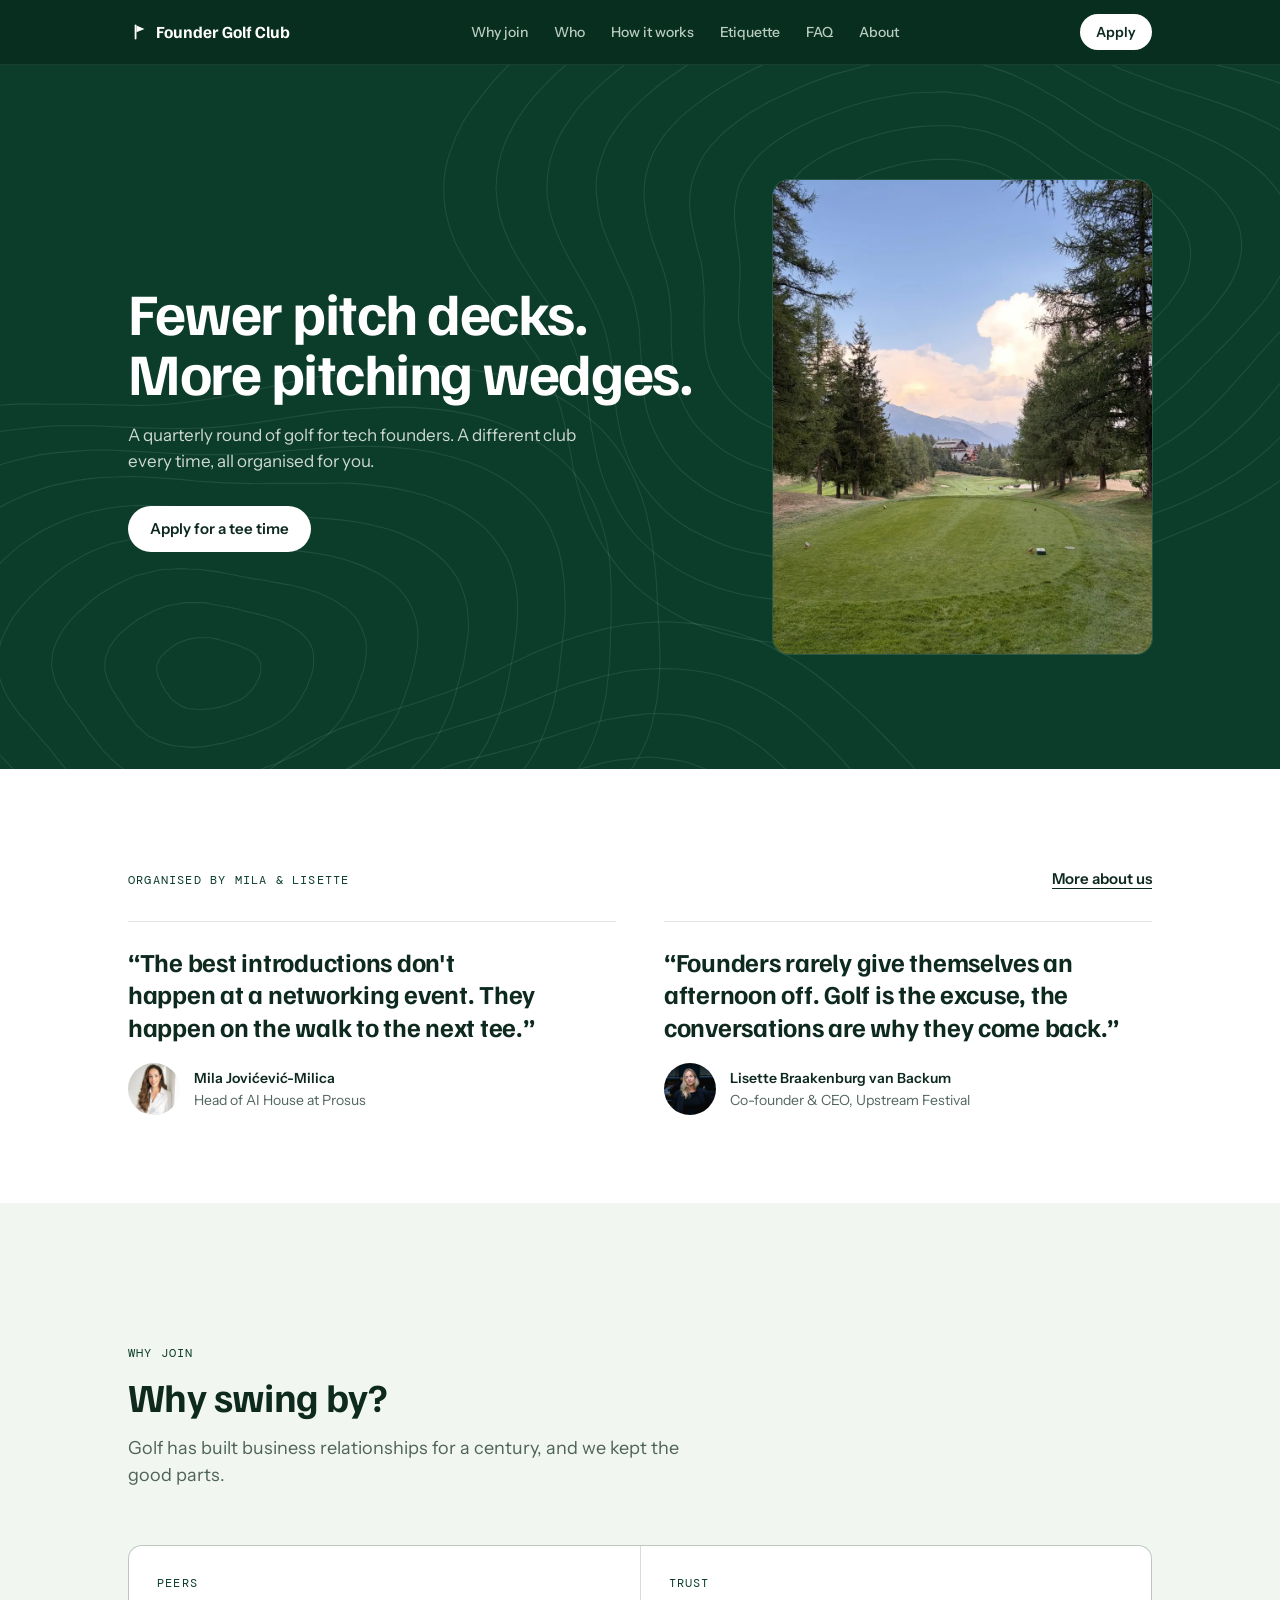
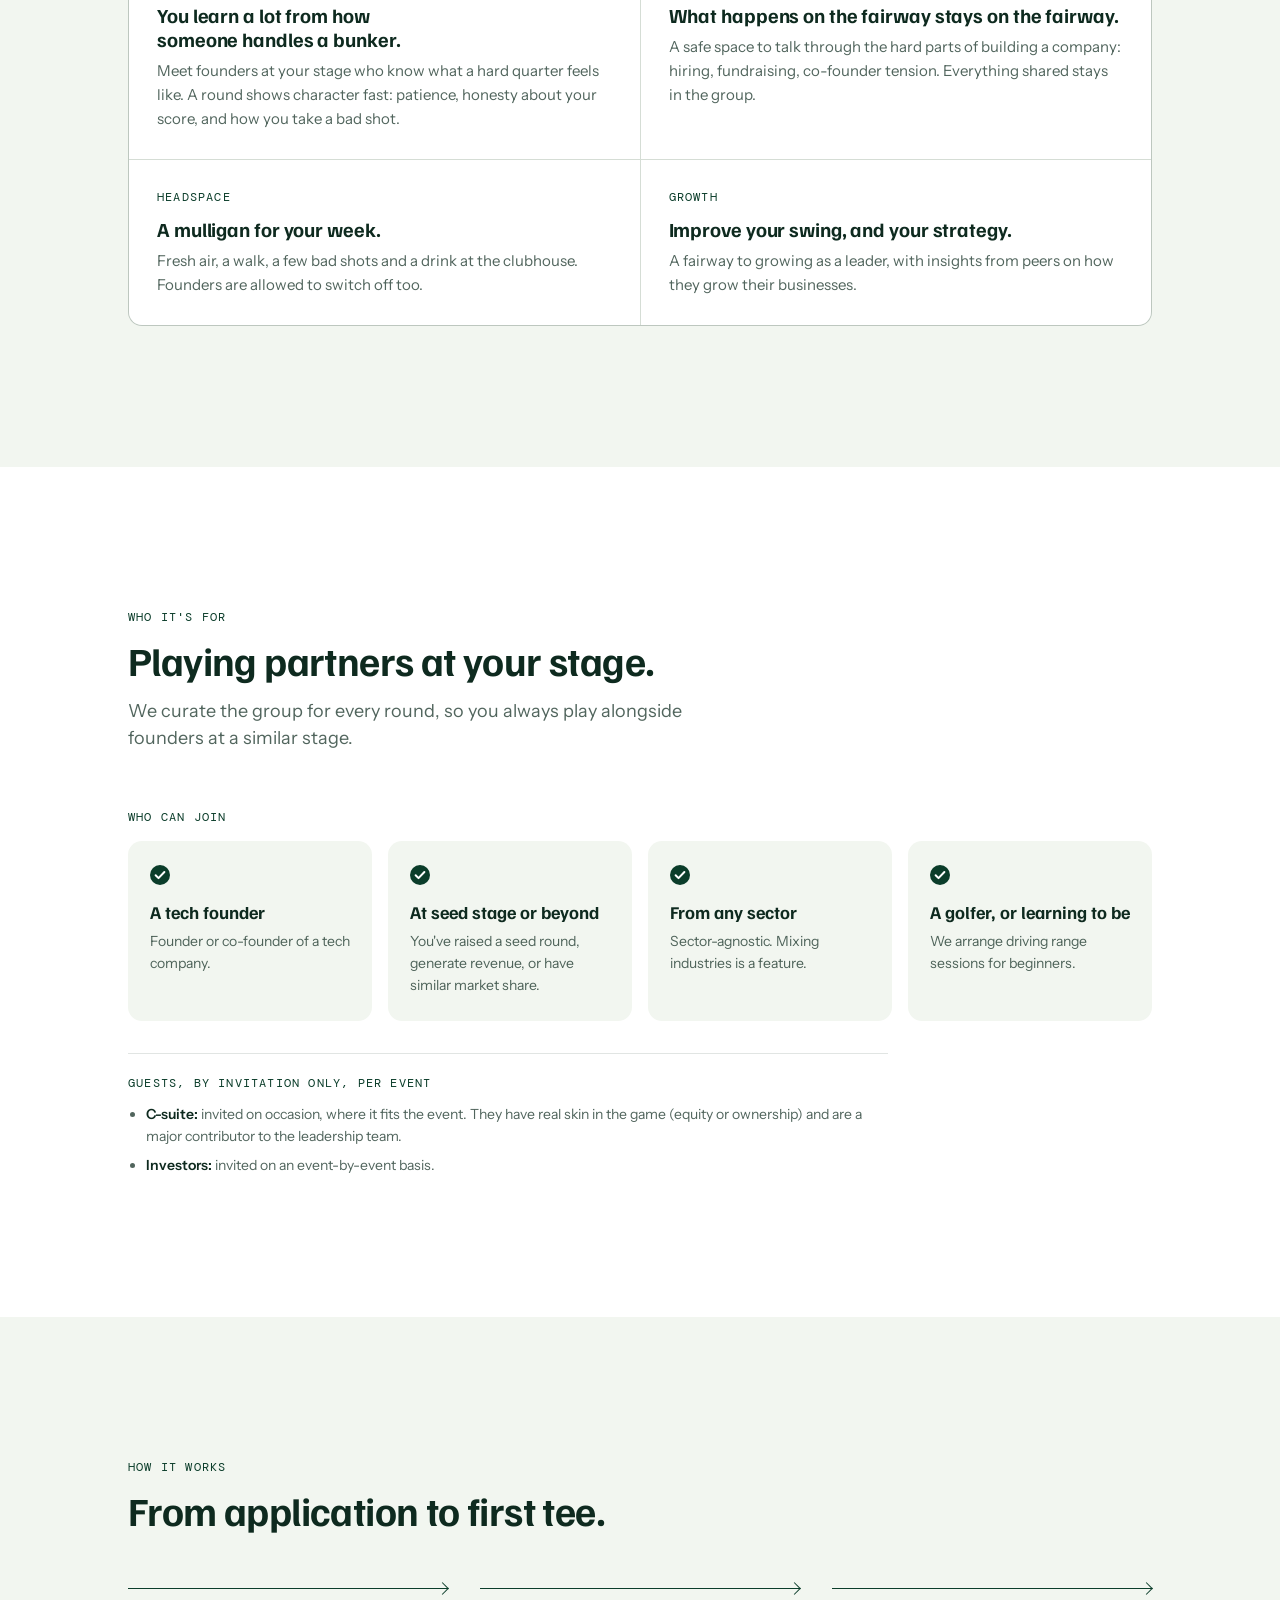
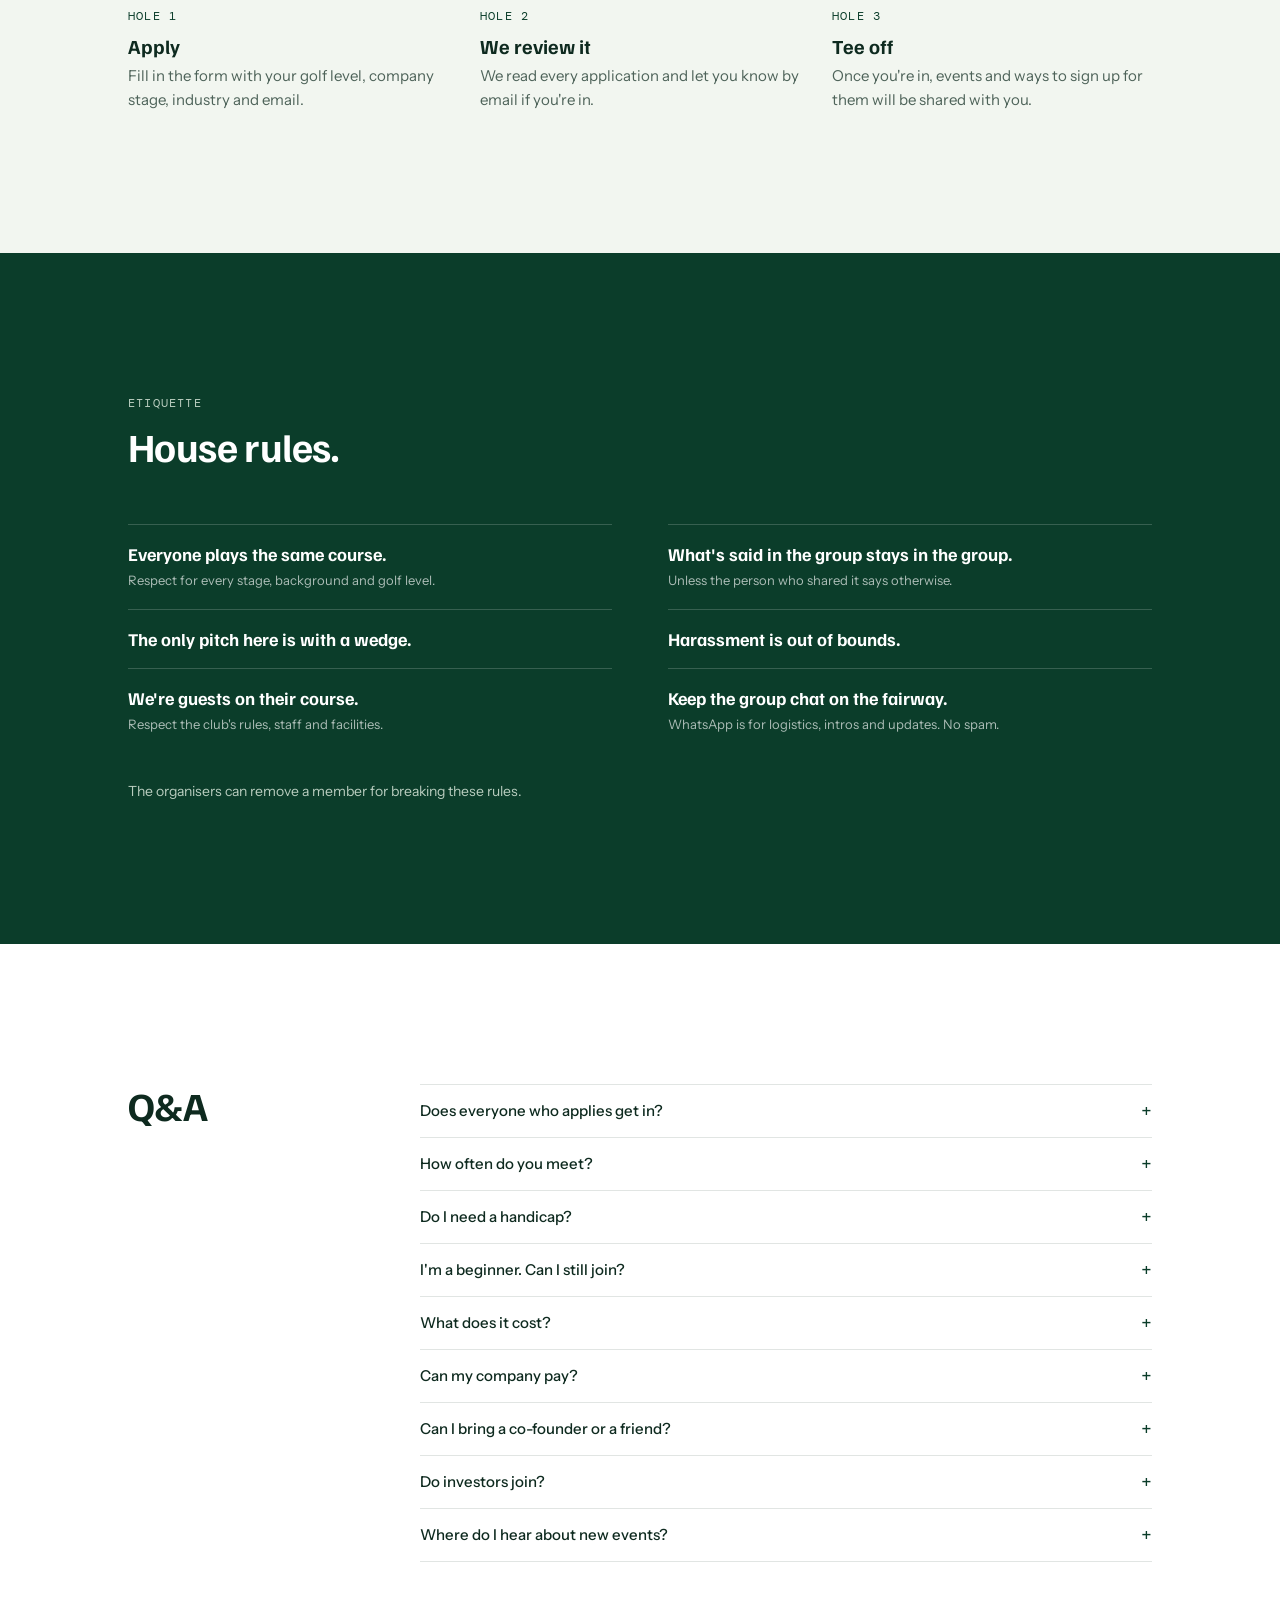
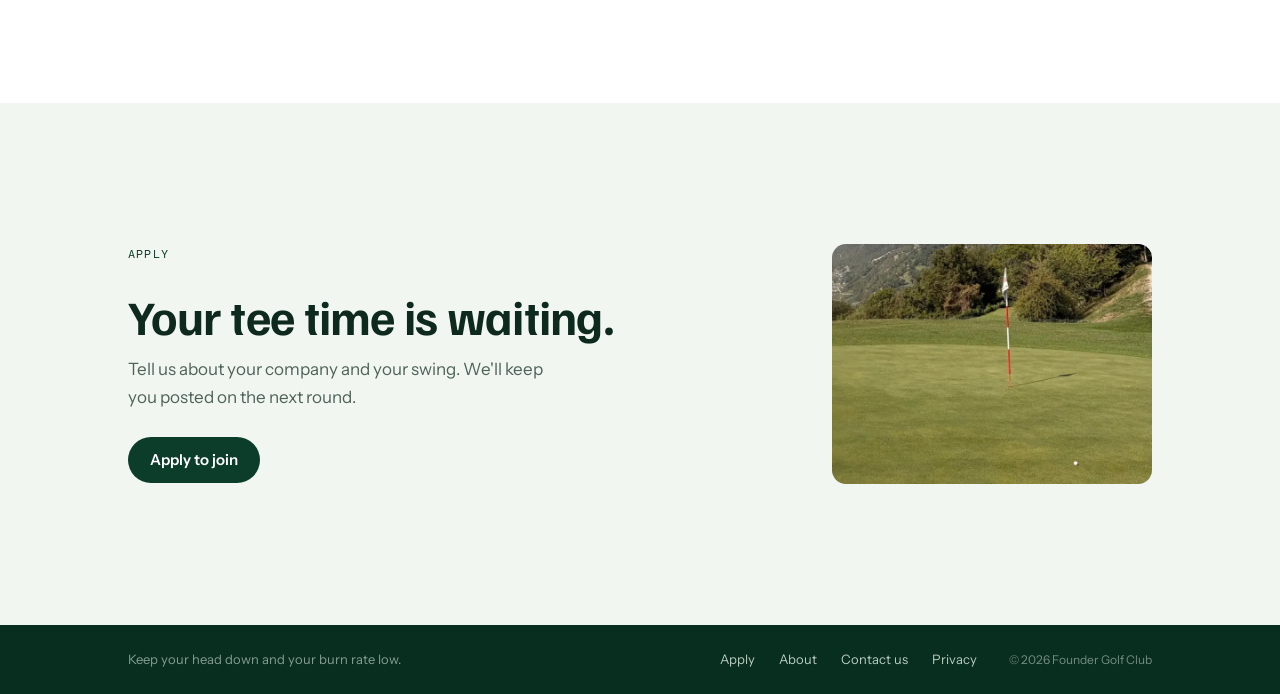
==== index.html @ 16f3d249 "Add an organisers strip with quotes to the home page Co-Authored-By: Claude Opus 5.5 <noreply@anthro" ====
<!doctype html>
<html lang="en">
<head>
  <meta charset="utf-8">
  <meta name="viewport" content="width=device-width, initial-scale=1">
  <title>Founder Golf Club</title>
  <meta name="description" content="A quarterly round of golf for tech founders in the Netherlands. A different club every time.">
  <meta property="og:type" content="website">
  <meta property="og:url" content="https://www.foundergolfclub.nl/">
  <meta property="og:title" content="Founder Golf Club">
  <meta property="og:description" content="Fewer pitch decks. More pitching wedges. A quarterly round of golf for tech founders in the Netherlands.">
  <meta property="og:image" content="https://www.foundergolfclub.nl/images/og-image.jpg">
  <meta property="og:image:width" content="1200">
  <meta property="og:image:height" content="630">
  <meta name="twitter:card" content="summary_large_image">
  <link rel="icon" href="/favicon.svg" type="image/svg+xml">
  <link rel="icon" href="/favicon.png" sizes="32x32" type="image/png">
  <link rel="apple-touch-icon" href="/apple-touch-icon.png">
  <link rel="preload" href="/fonts/familjen-grotesk-latin-wght-normal.woff2" as="font" type="font/woff2" crossorigin>
  <link rel="preload" href="/fonts/instrument-sans-latin-400-normal.woff2" as="font" type="font/woff2" crossorigin>
  <link rel="stylesheet" href="/styles.css">
  <script src="/script.js" defer></script>
</head>
<body>
  <header class="site-header">
    <div class="header-inner wrap">
      <a class="logo" href="#top"><svg class="logo-flag" viewBox="0 0 32 32" width="22" height="22" aria-hidden="true"><path d="M11 6.5v19" stroke="currentColor" stroke-width="2.6" stroke-linecap="round"/><path class="flag-cloth" d="M12.3 6.5 24 11.5l-11.7 5z" fill="currentColor"/></svg><span>Founder Golf Club</span></a>
      <nav class="nav" id="nav" aria-label="Main">
        <a href="#why">Why join</a>
        <a href="#who">Who</a>
        <a href="#how">How it works</a>
        <a href="#etiquette">Etiquette</a>
        <a href="#faq">FAQ</a>
        <a href="/about/">About</a>
      </nav>
      <div class="header-actions">
        <a class="button button-white button-small" href="https://milaprojects.notion.site/40cae63767768053b13bd6b14be5f0df" target="_blank" rel="noopener">Apply</a>
        <button class="menu-button" type="button" aria-expanded="false" aria-controls="nav">Menu</button>
      </div>
    </div>
  </header>

  <main id="top">
    <section class="hero">
      <div class="hero-inner wrap">
        <div class="hero-copy">
          <h1>Fewer pitch decks.<br>More pitching wedges.</h1>
          <p class="hero-lead">A quarterly round of golf for tech founders. A different club every time, all organised for you.</p>
          <div class="hero-actions">
            <a class="button button-white" href="https://milaprojects.notion.site/40cae63767768053b13bd6b14be5f0df" target="_blank" rel="noopener">Apply for a tee time</a>
          </div>
        </div>
        <figure class="hero-photo">
          <img src="/images/hero-tee.webp" width="900" height="1200" alt="A tee box between tall pines, with a chalet, mountains and a sunlit cloud in the distance">
        </figure>
      </div>
    </section>

    <section class="organisers-strip" aria-labelledby="organisers-title">
      <div class="wrap">
        <div class="organisers-head">
          <p class="eyebrow" id="organisers-title">Organised by Mila &amp; Lisette</p>
          <a class="organisers-more" href="/about/">More about us</a>
        </div>
        <div class="quotes">
          <figure class="quote">
            <blockquote>The best introductions don't happen at a networking event. They happen on the walk to the next tee.</blockquote>
            <figcaption><img src="/images/mila.webp" width="480" height="480" alt="" loading="lazy"><span><strong>Mila Jovićević-Milica</strong> Head of AI House at Prosus</span></figcaption>
          </figure>
          <figure class="quote">
            <blockquote>Founders rarely give themselves an afternoon off. Golf is the excuse, the conversations are why they come back.</blockquote>
            <figcaption><img src="/images/lisette.webp" width="480" height="480" alt="" loading="lazy"><span><strong>Lisette Braakenburg van Backum</strong> Co-founder &amp; CEO, Upstream Festival</span></figcaption>
          </figure>
        </div>
      </div>
    </section>

    <section class="section section-sage" id="why" aria-labelledby="why-title">
      <div class="wrap">
        <p class="eyebrow">Why join</p>
        <h2 id="why-title">Why swing by?</h2>
        <p class="statement">Golf has built business relationships for a century, and we kept the good parts.</p>
        <div class="reasons">
          <article class="reason">
            <p class="reason-tag">Peers</p>
            <h3>You learn a lot from how someone handles a bunker.</h3>
            <p>Meet founders at your stage who know what a hard quarter feels like. A round shows character fast: patience, honesty about your score, and how you take a bad shot.</p>
          </article>
          <article class="reason">
            <p class="reason-tag">Trust</p>
            <h3>What happens on the fairway stays on the fairway.</h3>
            <p>A safe space to talk through the hard parts of building a company: hiring, fundraising, co-founder tension. Everything shared stays in the group.</p>
          </article>
          <article class="reason">
            <p class="reason-tag">Headspace</p>
            <h3>A mulligan for your week.</h3>
            <p>Fresh air, a walk, a few bad shots and a drink at the clubhouse. Founders are allowed to switch off too.</p>
          </article>
          <article class="reason">
            <p class="reason-tag">Growth</p>
            <h3>Improve your swing, and your strategy.</h3>
            <p>A fairway to growing as a leader, with insights from peers on how they grow their businesses.</p>
          </article>
        </div>
      </div>
    </section>

    <section class="section" id="who" aria-labelledby="who-title">
      <div class="wrap">
        <p class="eyebrow">Who it's for</p>
        <h2 id="who-title">Playing partners at your stage.</h2>
        <p class="statement">We curate the group for every round, so you always play alongside founders at a similar stage.</p>

        <p class="criteria-label">Who can join</p>
        <ul class="criteria-row">
          <li>
            <h3>A tech founder</h3>
            <p>Founder or co-founder of a tech company.</p>
          </li>
          <li>
            <h3>At seed stage or beyond</h3>
            <p>You've raised a seed round, generate revenue, or have similar market share.</p>
          </li>
          <li>
            <h3>From any sector</h3>
            <p>Sector-agnostic. Mixing industries is a feature.</p>
          </li>
          <li>
            <h3>A golfer, or learning to be</h3>
            <p>We arrange driving range sessions for beginners.</p>
          </li>
        </ul>

        <div class="guests-note">
          <p class="guests-title">Guests, by invitation only, per event</p>
          <ul>
            <li><strong>C-suite:</strong> invited on occasion, where it fits the event. They have real skin in the game (equity or ownership) and are a major contributor to the leadership team.</li>
            <li><strong>Investors:</strong> invited on an event-by-event basis.</li>
          </ul>
        </div>
      </div>
    </section>

    <section class="section section-sage" id="how" aria-labelledby="how-title">
      <div class="wrap">
        <p class="eyebrow">How it works</p>
        <h2 id="how-title">From application to first tee.</h2>
        <ol class="steps">
          <li>
            <p class="step-number">Hole 1</p>
            <h3>Apply</h3>
            <p>Fill in the form with your golf level, company stage, industry and email.</p>
          </li>
          <li>
            <p class="step-number">Hole 2</p>
            <h3>We review it</h3>
            <p>We read every application and let you know by email if you're in.</p>
          </li>
          <li>
            <p class="step-number">Hole 3</p>
            <h3>Tee off</h3>
            <p>Once you're in, events and ways to sign up for them will be shared with you.</p>
          </li>
        </ol>
      </div>
    </section>

    <section class="section section-green" id="etiquette" aria-labelledby="etiquette-title">
      <div class="wrap">
        <p class="eyebrow">Etiquette</p>
        <h2 id="etiquette-title">House rules.</h2>
        <ul class="rules">
          <li><h3>Everyone plays the same course.</h3><p>Respect for every stage, background and golf level.</p></li>
          <li><h3>What's said in the group stays in the group.</h3><p>Unless the person who shared it says otherwise.</p></li>
          <li><h3>The only pitch here is with a wedge.</h3></li>
          <li><h3>Harassment is out of bounds.</h3></li>
          <li><h3>We're guests on their course.</h3><p>Respect the club's rules, staff and facilities.</p></li>
          <li><h3>Keep the group chat on the fairway.</h3><p>WhatsApp is for logistics, intros and updates. No spam.</p></li>
        </ul>
        <p class="rules-note">The organisers can remove a member for breaking these rules.</p>
      </div>
    </section>

    <section class="section" id="faq" aria-labelledby="faq-title">
      <div class="wrap faq-layout">
        <h2 id="faq-title">Q&amp;A</h2>
        <div class="faq-list">
          <details>
            <summary>Does everyone who applies get in?</summary>
            <p>No. We review every application and keep the group to founders at a similar stage. We'll let you know by email either way.</p>
          </details>
          <details>
            <summary>How often do you meet?</summary>
            <p>Four times a year, at a different golf club each time, somewhere in the Netherlands.</p>
          </details>
          <details>
            <summary>Do I need a handicap?</summary>
            <p>No, all levels are welcome. Some clubs ask for a golf proficiency certificate (GVB) or a handicap to play the course. We share the requirements with each event.</p>
          </details>
          <details>
            <summary>I'm a beginner. Can I still join?</summary>
            <p>Yes. We arrange driving range sessions where beginners can practise together. We don't provide lessons, so we ask beginners to take them in their own time. That way you can eventually join us on the course.</p>
          </details>
          <details>
            <summary>What does it cost?</summary>
            <p>The price depends on the club and is shared with each event. You pay when you sign up, which confirms your spot.</p>
          </details>
          <details>
            <summary>Can my company pay?</summary>
            <p>Yes. We can invoice your company.</p>
          </details>
          <details>
            <summary>Can I bring a co-founder or a friend?</summary>
            <p>There are no general plus-ones. Co-founders and friends who meet the criteria can apply themselves, and members can always recommend other founders.</p>
          </details>
          <details>
            <summary>Do investors join?</summary>
            <p>We're founder-first. Now and then we invite investors, and C-suite leaders with equity or ownership and a major leadership role, to join a specific event. Invitation only.</p>
          </details>
          <details>
            <summary>Where do I hear about new events?</summary>
            <p>By email and in the members' WhatsApp group, together with details like timings, dress code and cancellation terms.</p>
          </details>
        </div>
      </div>
    </section>

    <section class="closing" id="apply" aria-labelledby="apply-title">
      <div class="closing-inner wrap">
        <div class="closing-text">
          <p class="eyebrow">Apply</p>
          <h2 id="apply-title">Your tee time is waiting.</h2>
          <p>Tell us about your company and your swing. We'll keep you posted on the next round.</p>
          <a class="button button-green" href="https://milaprojects.notion.site/40cae63767768053b13bd6b14be5f0df" target="_blank" rel="noopener">Apply to join</a>
        </div>
        <div class="closing-photo">
          <img src="/images/closing-green.webp" width="720" height="540" alt="A golf green with a red and white flag, with mountains in the distance" loading="lazy">
        </div>
      </div>
    </section>

  </main>

  <footer class="site-footer">
    <div class="footer-inner wrap">
      <p class="footer-tagline">Keep your head down and your burn rate low.</p>
      <nav class="footer-links" aria-label="Footer">
        <a href="https://milaprojects.notion.site/40cae63767768053b13bd6b14be5f0df" target="_blank" rel="noopener">Apply</a>
        <a href="/about/">About</a>
        <a href="/contact/">Contact us</a>
        <a href="/privacy/">Privacy</a>
      </nav>
      <span class="footer-copy">© 2026 Founder Golf Club</span>
    </div>
  </footer>
</body>
</html>
---- styles.css ----
/* Founder Golf Club */

@font-face { font-family: "Familjen Grotesk"; src: url("/fonts/familjen-grotesk-latin-wght-normal.woff2") format("woff2"); font-weight: 400 700; font-display: swap; }
@font-face { font-family: "Instrument Sans"; src: url("/fonts/instrument-sans-latin-400-normal.woff2") format("woff2"); font-weight: 400; font-display: swap; }
@font-face { font-family: "Instrument Sans"; src: url("/fonts/instrument-sans-latin-500-normal.woff2") format("woff2"); font-weight: 500; font-display: swap; }
@font-face { font-family: "Instrument Sans"; src: url("/fonts/instrument-sans-latin-600-normal.woff2") format("woff2"); font-weight: 600; font-display: swap; }
@font-face { font-family: "DM Mono"; src: url("/fonts/dm-mono-latin-400-normal.woff2") format("woff2"); font-weight: 400; font-display: swap; }

:root {
  --green: #0B3D2A;
  --green-deep: #082E20;
  --ink: #0E2A1F;
  --ink-soft: rgba(14, 42, 31, .72);
  --sage: #DCE9DC;
  --sage-light: #F2F6F0;
  --mist: #B9CDBF;
  --white: #FFFFFF;
  --line: rgba(14, 42, 31, .12);
  --display: "Familjen Grotesk", system-ui, sans-serif;
  --body: "Instrument Sans", system-ui, sans-serif;
  --mono: "DM Mono", ui-monospace, monospace;
  --gutter: clamp(20px, 5vw, 48px);
  --header-height: 64px;
  --section-space: clamp(88px, 11vw, 152px);
}

* { box-sizing: border-box; }
html { scroll-behavior: smooth; scroll-padding-top: calc(var(--header-height) + 8px); }
body { margin: 0; background: var(--white); color: var(--ink); font-family: var(--body); font-size: 16px; line-height: 1.6; -webkit-font-smoothing: antialiased; }
a { color: inherit; }
img { display: block; max-width: 100%; }
h1, h2, h3, p, ol, ul, dl, dd, figure { margin: 0; }
:focus-visible { outline: 2px solid currentColor; outline-offset: 3px; border-radius: 4px; }
@media (prefers-reduced-motion: reduce) { html { scroll-behavior: auto; } * { transition: none !important; } }

.wrap { max-width: 1120px; margin: 0 auto; padding-left: var(--gutter); padding-right: var(--gutter); }

/* Shared text styles */
.eyebrow { font-family: var(--mono); font-size: 12px; letter-spacing: .1em; text-transform: uppercase; color: var(--green); }
h2 { font-family: var(--display); font-weight: 700; font-size: clamp(28px, 3.2vw, 40px); line-height: 1.08; letter-spacing: -.015em; text-wrap: balance; }
.eyebrow + h2 { margin-top: 12px; }
.statement { margin-top: 16px; max-width: 560px; font-size: 18px; line-height: 1.5; color: var(--ink-soft); }

/* Buttons */
.button { display: inline-flex; align-items: center; justify-content: center; min-height: 46px; padding: 0 22px; border-radius: 999px; font-size: 15px; font-weight: 600; text-decoration: none; transition: transform .2s ease, background-color .2s ease; }
.button:hover { transform: translateY(-1px); }
.button-green { background: var(--green); color: var(--white); }
.button-white { background: var(--white); color: var(--ink); }
.button-small { min-height: 36px; padding: 0 16px; font-size: 14px; }

/* Header */
.site-header { position: sticky; top: 0; z-index: 20; background: var(--green-deep); color: var(--white); border-bottom: 1px solid rgba(255, 255, 255, .08); }
.header-inner { display: flex; align-items: center; justify-content: space-between; gap: 24px; min-height: var(--header-height); }
.logo { display: inline-flex; align-items: center; gap: 6px; font-family: var(--display); font-weight: 700; font-size: 17px; text-decoration: none; white-space: nowrap; }
.logo-flag { flex: none; overflow: visible; }
/* The flag waves gently while the logo is hovered */
.flag-cloth { transform-box: fill-box; transform-origin: left center; }
.logo:hover .flag-cloth { animation: flag-wave 1.1s ease-in-out infinite; }
@keyframes flag-wave {
  0%, 100% { transform: skewY(0) scaleX(1); }
  25% { transform: skewY(-9deg) scaleX(.92); }
  50% { transform: skewY(0) scaleX(.86); }
  75% { transform: skewY(7deg) scaleX(.94); }
}
@media (prefers-reduced-motion: reduce) { .logo:hover .flag-cloth { animation: none; } }
.nav { display: flex; align-items: center; gap: 2px; }
.nav a { display: inline-flex; align-items: center; min-height: 36px; padding: 0 12px; border-radius: 999px; font-size: 14px; font-weight: 500; text-decoration: none; color: var(--mist); transition: color .2s ease, background-color .2s ease; }
.nav a:hover { color: var(--white); }
.nav a[aria-current="true"] { color: var(--white); background: rgba(255, 255, 255, .1); }
.header-actions { display: flex; align-items: center; gap: 8px; }
.menu-button { display: none; min-height: 36px; padding: 0 14px; border: 1px solid rgba(255, 255, 255, .35); border-radius: 999px; background: transparent; color: var(--white); font: 600 14px var(--body); cursor: pointer; }

@media (max-width: 960px) {
  .header-inner { flex-wrap: wrap; gap: 0 12px; }
  .menu-button { display: inline-flex; align-items: center; }
  .nav { order: 3; display: none; width: 100%; flex-direction: column; align-items: stretch; padding: 4px 0 16px; }
  .nav.is-open { display: flex; }
  .nav a { min-height: 46px; padding: 0 12px; font-size: 16px; border-radius: 10px; }
}

/* Hero */
.hero { background-color: var(--green); background-image: url("/images/contours.svg"); background-size: cover; background-position: center; color: var(--white); }
.hero-inner { display: grid; grid-template-columns: 1.2fr .8fr; gap: clamp(40px, 6vw, 96px); align-items: center; padding-top: clamp(64px, 9vw, 128px); padding-bottom: clamp(64px, 9vw, 128px); }
.hero h1 { font-family: var(--display); font-weight: 700; font-size: clamp(38px, 4.6vw, 60px); line-height: 1.02; letter-spacing: -.025em; text-wrap: balance; }
.hero-lead { margin-top: 20px; max-width: 460px; font-size: 17px; line-height: 1.55; color: rgba(255, 255, 255, .8); }
.hero-actions { display: flex; flex-wrap: wrap; align-items: center; gap: 16px 24px; margin-top: 32px; }
.hero-photo { border-radius: 16px; overflow: hidden; aspect-ratio: 4 / 5; max-width: 100%; box-shadow: 0 0 0 1px rgba(255, 255, 255, .12); }
.hero-photo img { width: 100%; height: 100%; object-fit: cover; object-position: 50% 55%; }

@media (max-width: 820px) {
  .hero-inner { grid-template-columns: 1fr; }
  .hero-photo { aspect-ratio: 4 / 3; }
}

/* Sections */
.section { padding-top: var(--section-space); padding-bottom: var(--section-space); }
.section-sage { background: var(--sage-light); }
.section-green { background: var(--green); color: var(--white); }
.section-green .eyebrow { color: var(--mist); }



/* Why */
.reasons { margin-top: 56px; display: grid; grid-template-columns: repeat(2, minmax(0, 1fr)); gap: 1px; background: var(--line); border: 1px solid var(--line); border-radius: 14px; overflow: hidden; }
.reason { padding: 28px; background: var(--white); }
.reason-tag { font-family: var(--mono); font-size: 12px; letter-spacing: .1em; text-transform: uppercase; color: var(--green); }
.reason h3 { margin-top: 10px; font-family: var(--display); font-weight: 700; font-size: 20px; line-height: 1.2; letter-spacing: -.005em; text-wrap: balance; }
.reason p:last-child { margin-top: 8px; font-size: 15px; color: var(--ink-soft); }
@media (max-width: 720px) { .reasons { grid-template-columns: 1fr; } }

/* Who */
.criteria-label { margin-top: 56px; font-family: var(--mono); font-size: 12px; letter-spacing: .1em; text-transform: uppercase; color: var(--green); }
.criteria-row { margin-top: 14px; padding: 0; list-style: none; display: grid; grid-template-columns: repeat(4, minmax(0, 1fr)); gap: 16px; }
.criteria-row li { position: relative; padding: 60px 22px 24px; border-radius: 14px; background: var(--sage-light); }
.criteria-row h3 { font-family: var(--display); font-weight: 700; font-size: 18px; line-height: 1.25; }
.criteria-row p { margin-top: 6px; font-size: 14px; color: var(--ink-soft); }
.criteria-row li::before { content: ""; position: absolute; left: 22px; top: 24px; width: 20px; height: 20px; border-radius: 50%; background: var(--green) url("data:image/svg+xml,%3Csvg xmlns='http://www.w3.org/2000/svg' viewBox='0 0 16 16'%3E%3Cpath d='M4.5 8.2l2.3 2.3 4.7-4.9' fill='none' stroke='%23fff' stroke-width='1.6' stroke-linecap='round' stroke-linejoin='round'/%3E%3C/svg%3E") center / 20px no-repeat; }
@media (max-width: 960px) { .criteria-row { grid-template-columns: repeat(2, minmax(0, 1fr)); } }
@media (max-width: 560px) {
  .criteria-row { grid-template-columns: 1fr; gap: 10px; }
  .criteria-row li { padding: 18px 20px 18px 56px; }
  .criteria-row li::before { left: 20px; top: 20px; }
}
.guests-note { margin-top: 32px; padding-top: 20px; border-top: 1px solid var(--line); max-width: 760px; }
.guests-title { font-family: var(--mono); font-size: 12px; letter-spacing: .1em; text-transform: uppercase; color: var(--green); }
.guests-note ul { margin-top: 10px; padding-left: 18px; display: grid; gap: 6px; }
.guests-note li { font-size: 14px; color: var(--ink-soft); }
.guests-note strong { font-weight: 600; color: var(--ink); }

/* How */
.steps { margin-top: 56px; padding: 0; list-style: none; display: grid; grid-template-columns: repeat(auto-fit, minmax(240px, 1fr)); gap: 32px; }
.steps li { position: relative; padding-top: 18px; border-top: 1px solid var(--green); }
/* Arrowhead at the right end of each step's line */
.steps li::after { content: ""; position: absolute; top: -5px; right: 1px; width: 8px; height: 8px; border-top: 1px solid var(--green); border-right: 1px solid var(--green); transform: rotate(45deg); }
.step-number { font-family: var(--mono); font-size: 12px; letter-spacing: .1em; text-transform: uppercase; color: var(--green); }
.steps h3 { margin: 8px 0 6px; font-family: var(--display); font-size: 20px; font-weight: 700; line-height: 1.2; }
.steps p:last-child { font-size: 15px; color: var(--ink-soft); }

/* Etiquette */
.rules { margin-top: 56px; padding: 0; list-style: none; display: grid; grid-template-columns: repeat(2, minmax(0, 1fr)); gap: 0 56px; }
.rules li { padding: 18px 0; border-top: 1px solid rgba(255, 255, 255, .18); }
.rules h3 { font-family: var(--display); font-size: 18px; font-weight: 700; line-height: 1.25; }
.rules p { margin-top: 4px; font-size: 13px; color: rgba(255, 255, 255, .66); }
.rules-note { margin-top: 28px; font-size: 14px; color: var(--mist); }
@media (max-width: 760px) { .rules { grid-template-columns: 1fr; } }

/* Q&A */
.faq-layout { display: grid; grid-template-columns: minmax(0, .5fr) minmax(0, 1.5fr); gap: 48px; align-items: start; }
.faq-list { border-top: 1px solid var(--line); }
.faq-list details { border-bottom: 1px solid var(--line); }
.faq-list summary { display: flex; justify-content: space-between; align-items: center; gap: 16px; padding: 14px 0; font-weight: 500; font-size: 15px; cursor: pointer; list-style: none; }
.faq-list summary::-webkit-details-marker { display: none; }
.faq-list summary::after { content: "+"; flex: none; font-family: var(--mono); font-size: 18px; line-height: 1; color: var(--green); transition: transform .2s ease; }
.faq-list details[open] summary::after { transform: rotate(45deg); }
.faq-list details p { padding-bottom: 16px; max-width: 600px; font-size: 15px; color: var(--ink-soft); }
@media (max-width: 820px) { .faq-layout { grid-template-columns: 1fr; gap: 24px; } }

/* Closing call to action */
.closing { background: var(--sage-light); }
.closing-inner { display: flex; flex-wrap: wrap; align-items: center; justify-content: space-between; gap: 40px 64px; padding-top: var(--section-space); padding-bottom: var(--section-space); }
.closing-text { flex: 999 1 420px; min-width: 0; display: flex; flex-direction: column; align-items: flex-start; gap: 14px; }
.closing h2 { font-size: clamp(32px, 4vw, 48px); }
.closing-text p:not(.eyebrow) { max-width: 440px; font-size: 17px; color: var(--ink-soft); }
.closing-text .button { margin-top: 12px; }
.closing-photo { flex: 0 1 320px; width: 320px; max-width: 100%; aspect-ratio: 4 / 3; overflow: hidden; border-radius: 14px; }
.closing-photo img { width: 100%; height: 100%; object-fit: cover; }

/* Footer: one thin row that wraps on small screens */
.site-footer { background: var(--green-deep); color: var(--mist); font-size: 13px; }
.footer-inner { display: flex; flex-wrap: wrap; align-items: center; gap: 12px 32px; padding-top: 24px; padding-bottom: 24px; }
.footer-tagline { flex: 1 1 auto; color: rgba(185, 205, 191, .7); }
.footer-links { display: flex; flex-wrap: wrap; gap: 8px 24px; }
.footer-links a { text-decoration: none; }
.site-footer a:hover { color: var(--white); }
.footer-copy { font-size: 12px; color: rgba(185, 205, 191, .6); }
@media (max-width: 760px) { .footer-tagline { flex-basis: 100%; order: 1; } .footer-links { order: 2; } .footer-copy { order: 3; flex-basis: 100%; } }

/* Simple text pages: privacy and contact */
.text-page { padding-top: clamp(56px, 8vw, 104px); padding-bottom: var(--section-space); }
.text-page > * { max-width: 680px; }
.text-page h1 { margin-top: 12px; font-family: var(--display); font-weight: 700; font-size: clamp(32px, 4vw, 48px); line-height: 1.05; letter-spacing: -.02em; }
.text-page h2 { margin-top: 40px; font-family: var(--body); font-size: 17px; font-weight: 600; letter-spacing: 0; }
.text-page h2 + p, .text-page h2 + ul { margin-top: 8px; }
.text-page p, .text-page li { font-size: 15px; color: var(--ink-soft); }
.text-page ul { padding-left: 20px; display: grid; gap: 4px; }
.text-page .statement { font-size: 18px; }
.text-page p + p { margin-top: 10px; }
.text-page .updated { margin-top: 40px; font-size: 13px; }
.contact-email { margin-top: 32px; }
.contact-email a { font-family: var(--display); font-weight: 700; font-size: clamp(22px, 3vw, 30px); color: var(--ink); text-underline-offset: 6px; text-decoration-thickness: 1px; }
.organisers { padding: 0 !important; list-style: none; border-top: 1px solid var(--line); gap: 0 !important; }
.organisers li { padding: 14px 0; border-bottom: 1px solid var(--line); }
.organiser-name { font-weight: 600; color: var(--ink); }
.organisers a { text-underline-offset: 4px; }

/* Apply page */
.apply-page { padding-top: clamp(56px, 8vw, 104px); padding-bottom: var(--section-space); }
.apply-page h1 { margin-top: 12px; font-family: var(--display); font-weight: 700; font-size: clamp(32px, 4vw, 48px); line-height: 1.05; letter-spacing: -.02em; }
.apply-page .statement { margin-bottom: 40px; }
.form-frame { max-width: 760px; border-radius: 14px; overflow: hidden; border: 1px solid var(--line); }
.form-frame iframe { display: block; width: 100%; height: 1000px; border: 0; background: var(--white); }
@media (max-width: 640px) { .form-frame iframe { height: 1200px; } }
.form-fallback { margin-top: 16px; font-size: 14px; color: var(--ink-soft); }

/* About page */
.nav a[aria-current="page"] { color: var(--white); background: rgba(255, 255, 255, .1); }
.about-page { padding-top: clamp(56px, 8vw, 104px); padding-bottom: var(--section-space); }
.about-page h1 { margin-top: 12px; max-width: 680px; font-family: var(--display); font-weight: 700; font-size: clamp(32px, 4vw, 48px); line-height: 1.05; letter-spacing: -.02em; text-wrap: balance; }
.people { margin-top: 56px; display: grid; grid-template-columns: repeat(2, minmax(0, 1fr)); gap: 16px; }
.person { display: flex; flex-direction: column; align-items: flex-start; padding: 28px; border-radius: 14px; background: var(--sage-light); }
.person-photo { width: 120px; height: 120px; border-radius: 50%; object-fit: cover; object-position: 50% 30%; }
.person h2 { margin-top: 24px; font-size: clamp(22px, 2.4vw, 28px); }
.person-role { margin-top: 8px; font-family: var(--mono); font-size: 12px; letter-spacing: .1em; text-transform: uppercase; color: var(--green); }
.person p:not(.person-role) { margin-top: 16px; font-size: 15px; color: var(--ink-soft); }
.person-link { margin-top: auto; padding-top: 20px; display: inline-flex; align-items: center; min-height: 44px; font-size: 15px; font-weight: 600; text-underline-offset: 4px; }
@media (max-width: 720px) { .people { grid-template-columns: 1fr; } }

/* Organisers strip on the home page */
.organisers-strip { padding-top: clamp(56px, 7vw, 88px); padding-bottom: clamp(56px, 7vw, 88px); }
.organisers-head { display: flex; flex-wrap: wrap; align-items: baseline; justify-content: space-between; gap: 8px 24px; }
.organisers-more { display: inline-flex; align-items: center; min-height: 44px; font-size: 15px; font-weight: 600; text-underline-offset: 4px; }
.quotes { margin-top: 20px; display: grid; grid-template-columns: repeat(2, minmax(0, 1fr)); gap: 16px 48px; }
.quote { padding-top: 24px; border-top: 1px solid var(--line); display: flex; flex-direction: column; gap: 20px; }
.quote blockquote { margin: 0; font-family: var(--display); font-weight: 700; font-size: clamp(20px, 2.2vw, 26px); line-height: 1.25; letter-spacing: -.01em; text-wrap: balance; }
.quote blockquote::before { content: "\201C"; }
.quote blockquote::after { content: "\201D"; }
.quote figcaption { margin-top: auto; display: flex; align-items: center; gap: 14px; font-size: 14px; color: var(--ink-soft); }
.quote figcaption img { flex: none; width: 52px; height: 52px; border-radius: 50%; object-fit: cover; object-position: 50% 30%; }
.quote figcaption strong { display: block; font-weight: 600; color: var(--ink); }
@media (max-width: 720px) { .quotes { grid-template-columns: 1fr; gap: 32px; } }
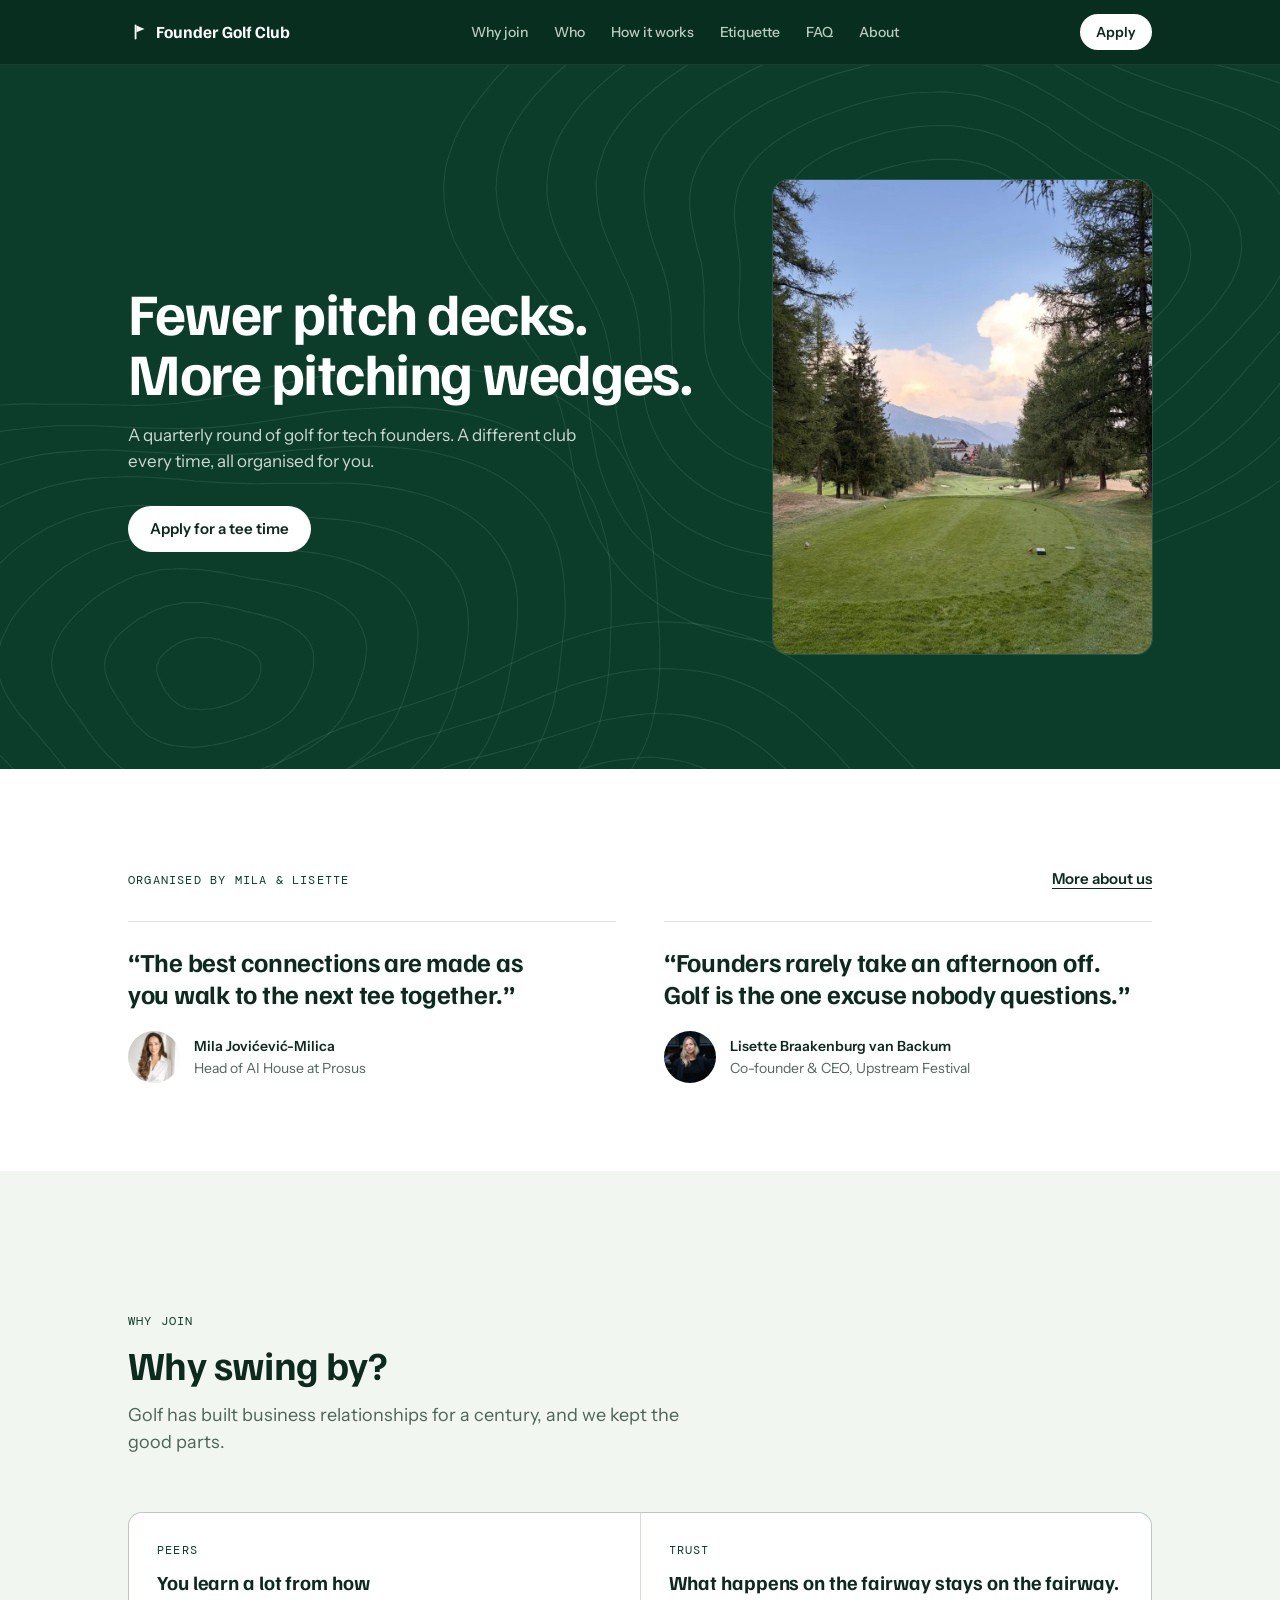
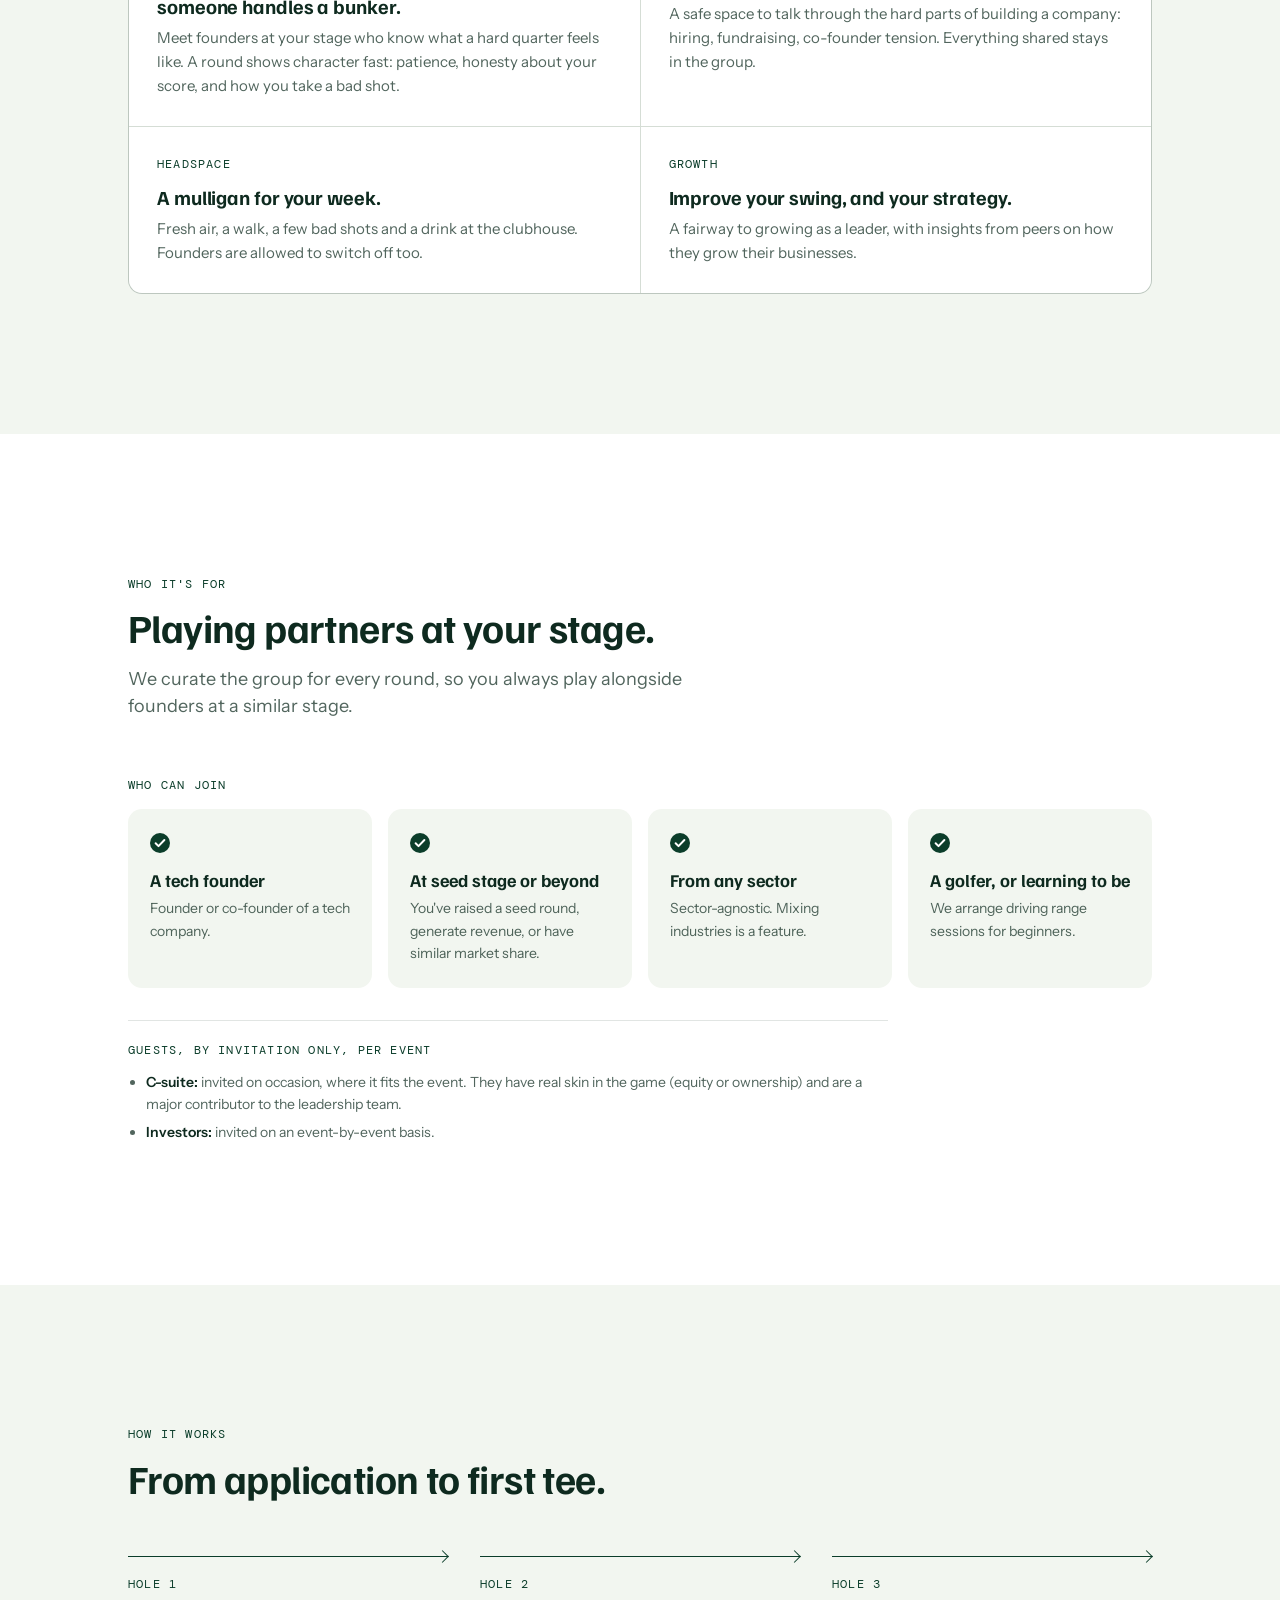
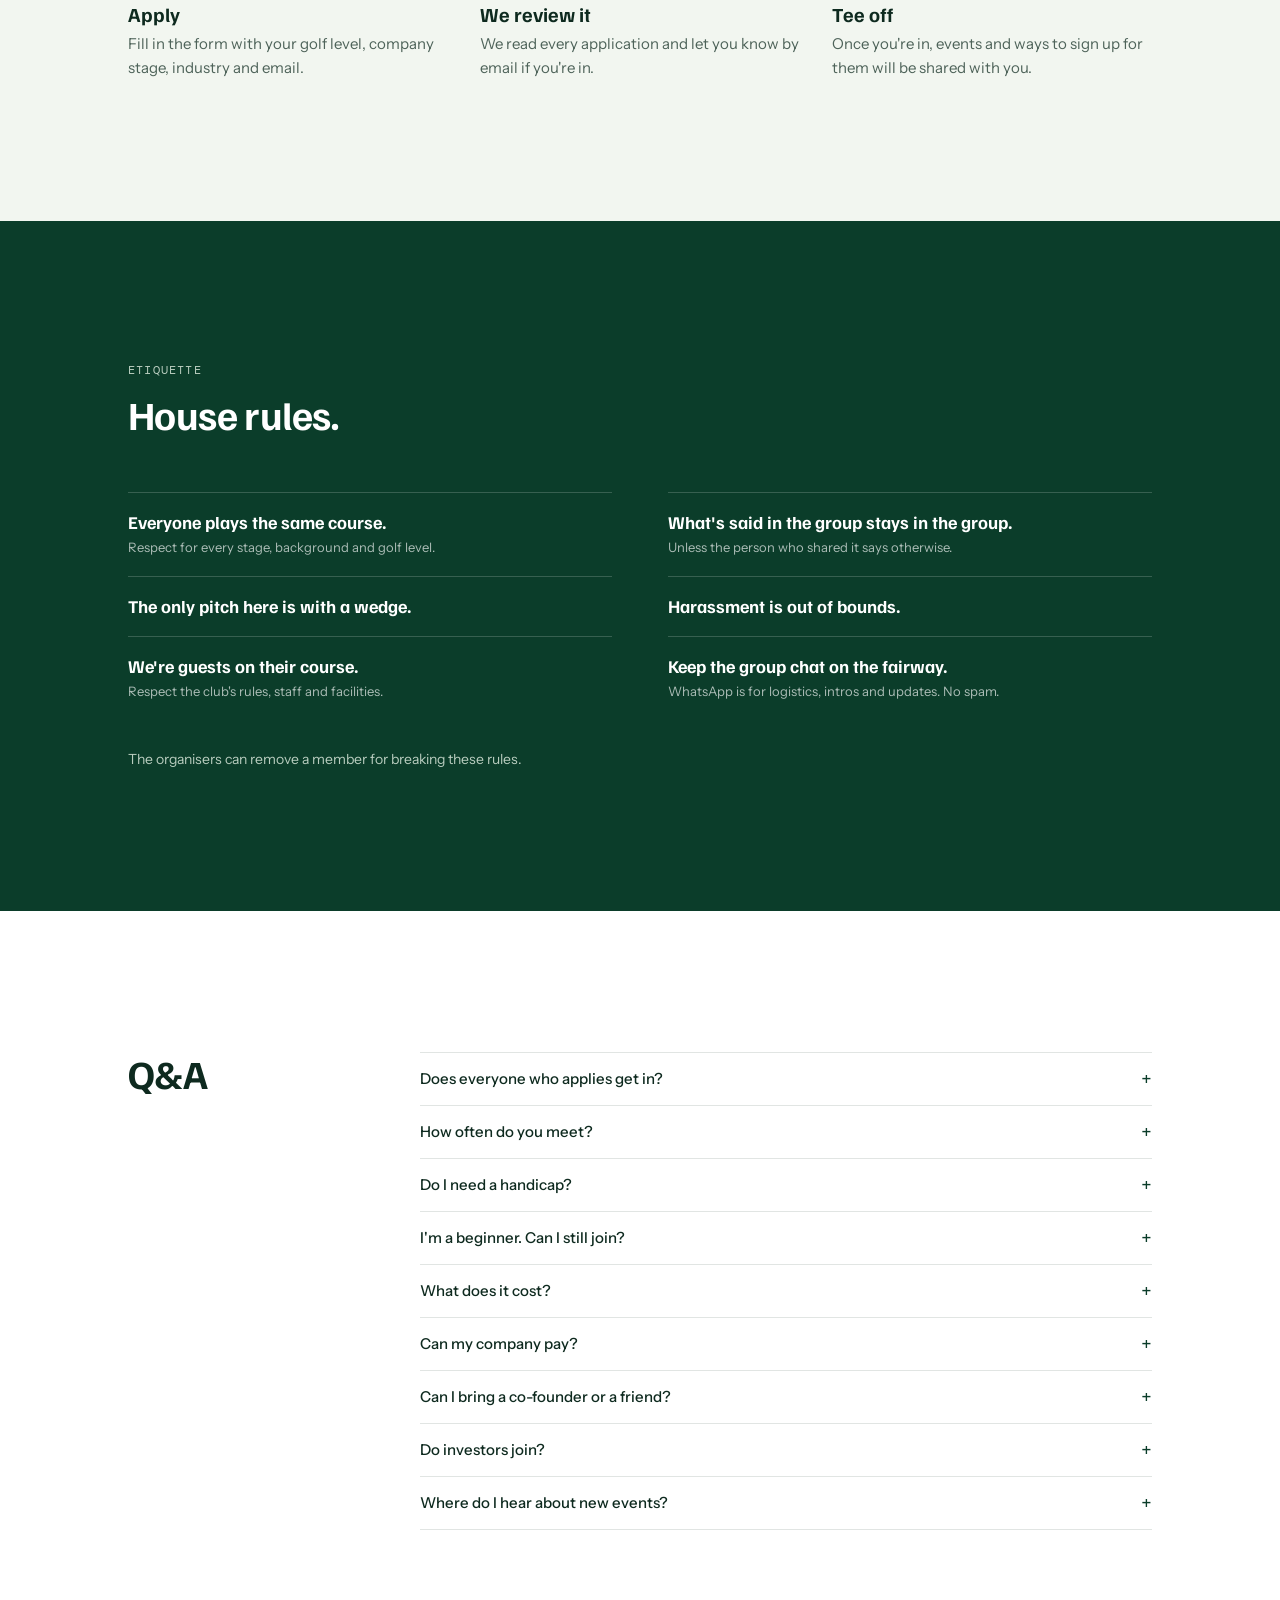
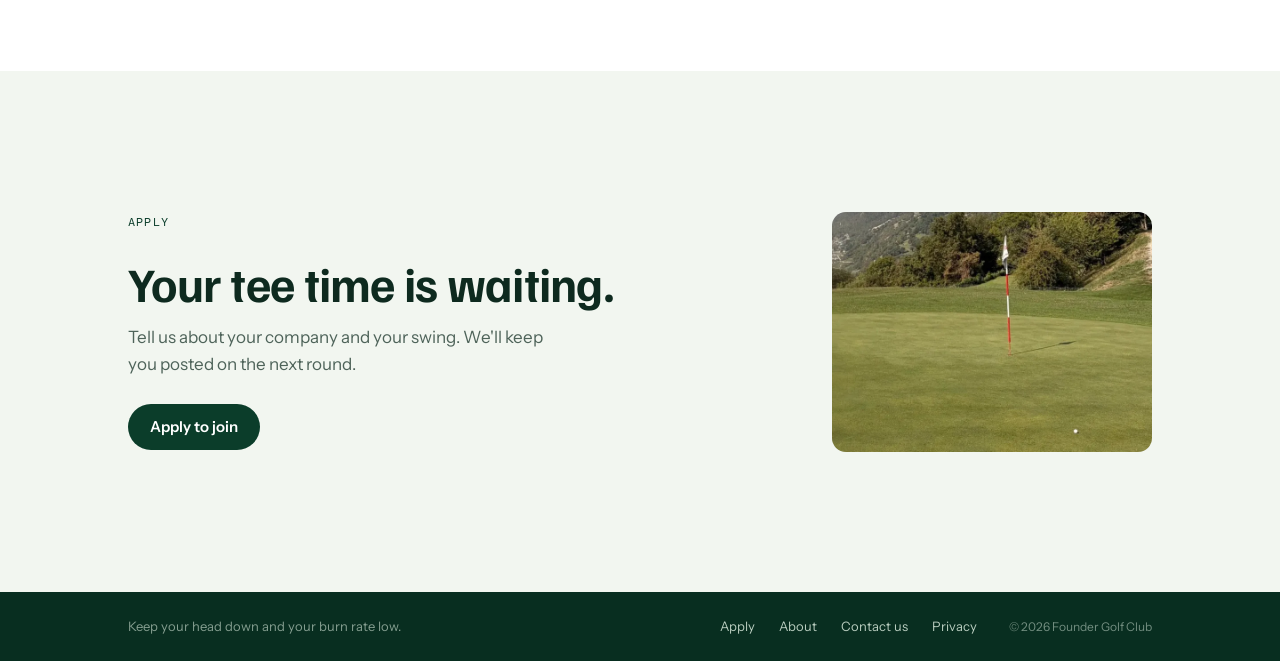
==== commit ae235279: "Update the quotes on the home page Co-Authored-By: Claude Opus 5.5 <noreply@anthropic.com> Claude-Se" ====
--- a/index.html
+++ b/index.html
@@ -64,11 +64,11 @@
         </div>
         <div class="quotes">
           <figure class="quote">
-            <blockquote>The best introductions don't happen at a networking event. They happen on the walk to the next tee.</blockquote>
+            <blockquote>The best connections are made as you walk to the next tee together.</blockquote>
             <figcaption><img src="/images/mila.webp" width="480" height="480" alt="" loading="lazy"><span><strong>Mila Jovićević-Milica</strong> Head of AI House at Prosus</span></figcaption>
           </figure>
           <figure class="quote">
-            <blockquote>Founders rarely give themselves an afternoon off. Golf is the excuse, the conversations are why they come back.</blockquote>
+            <blockquote>Founders rarely take an afternoon off. Golf is the one excuse nobody questions.</blockquote>
             <figcaption><img src="/images/lisette.webp" width="480" height="480" alt="" loading="lazy"><span><strong>Lisette Braakenburg van Backum</strong> Co-founder &amp; CEO, Upstream Festival</span></figcaption>
           </figure>
         </div>
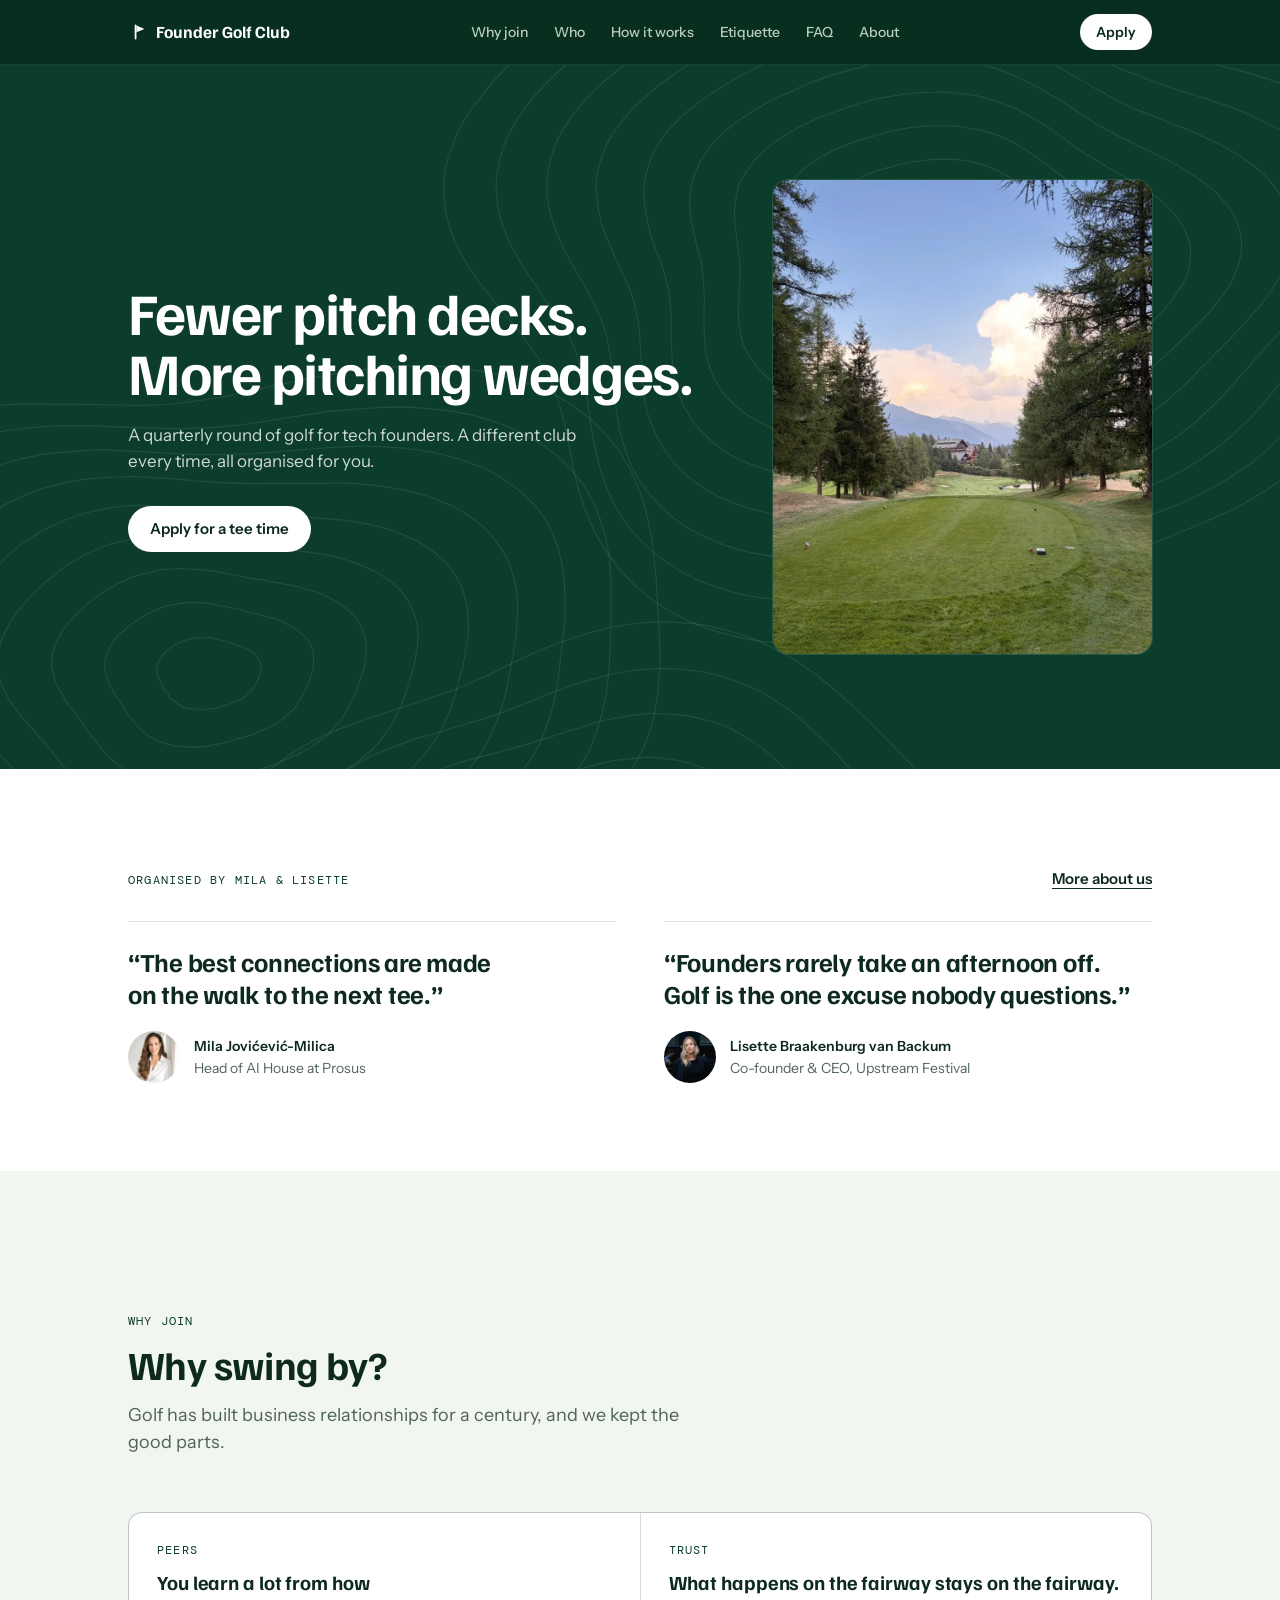
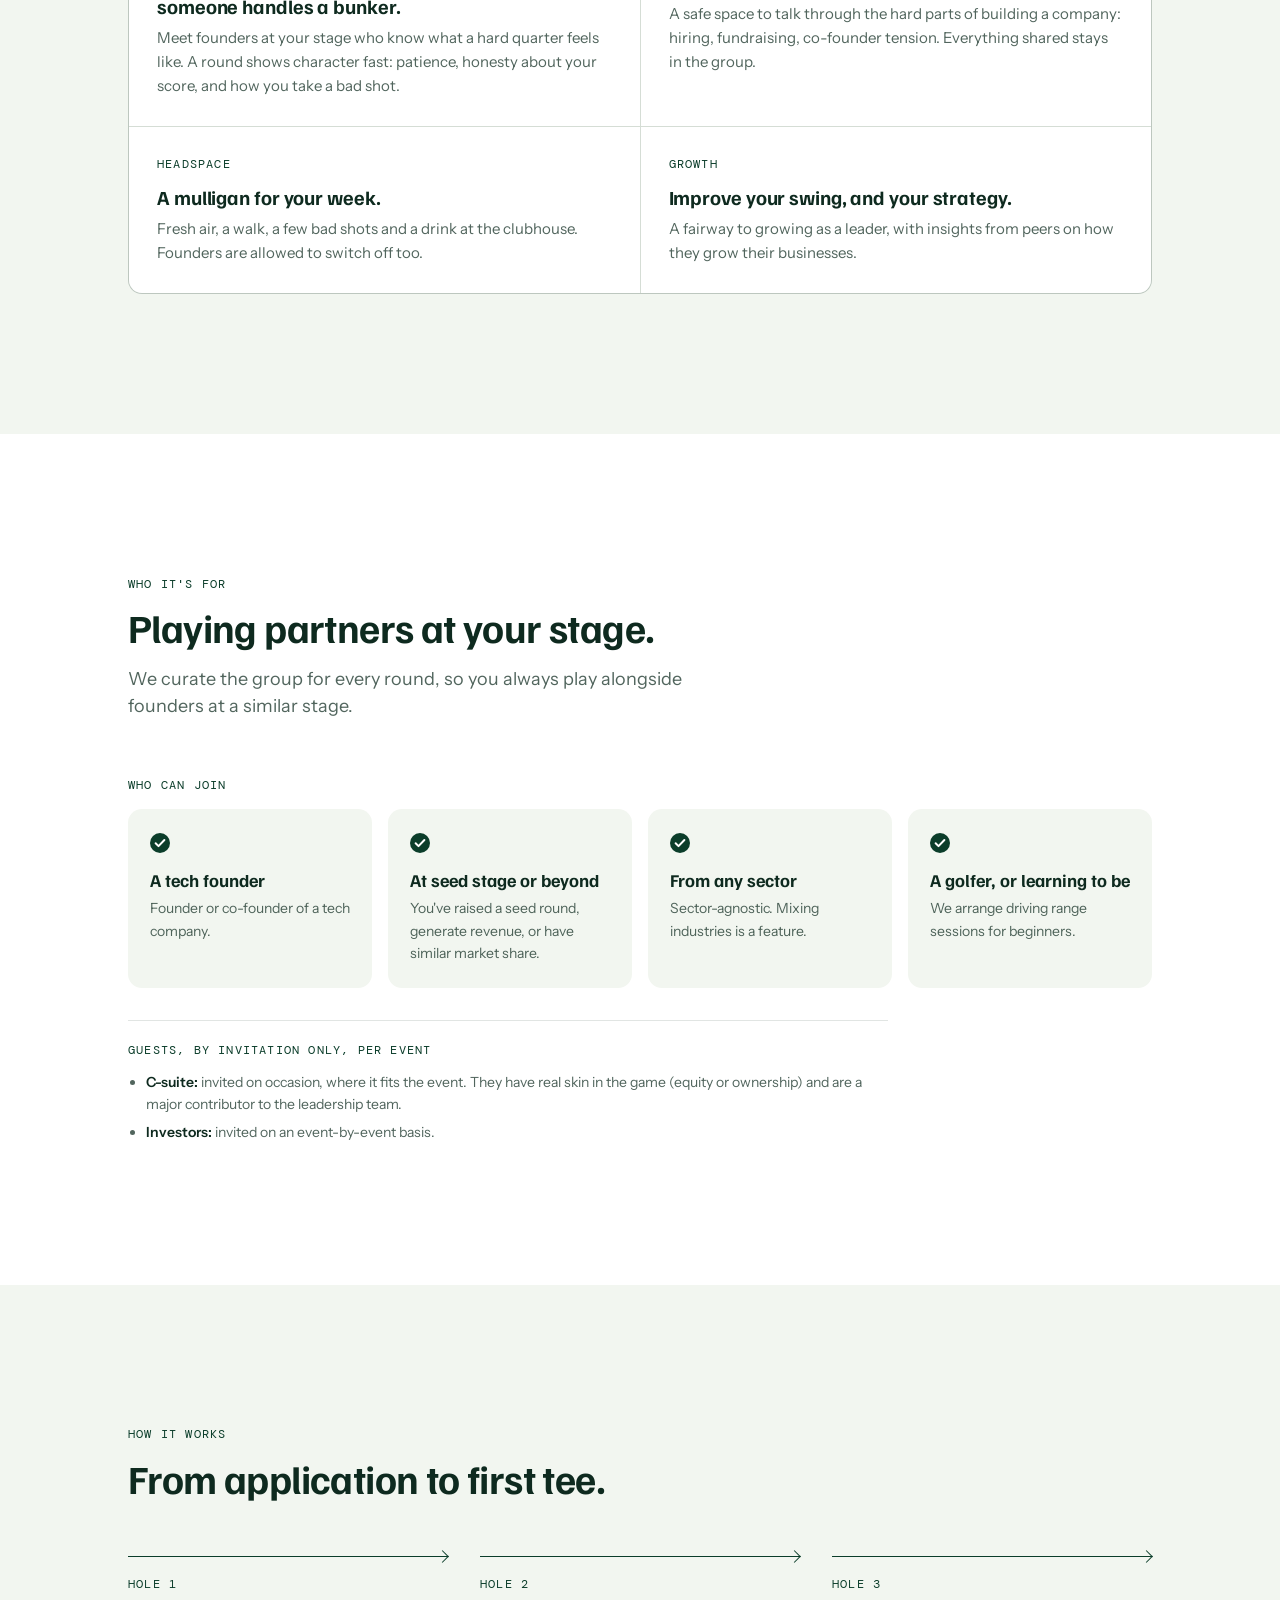
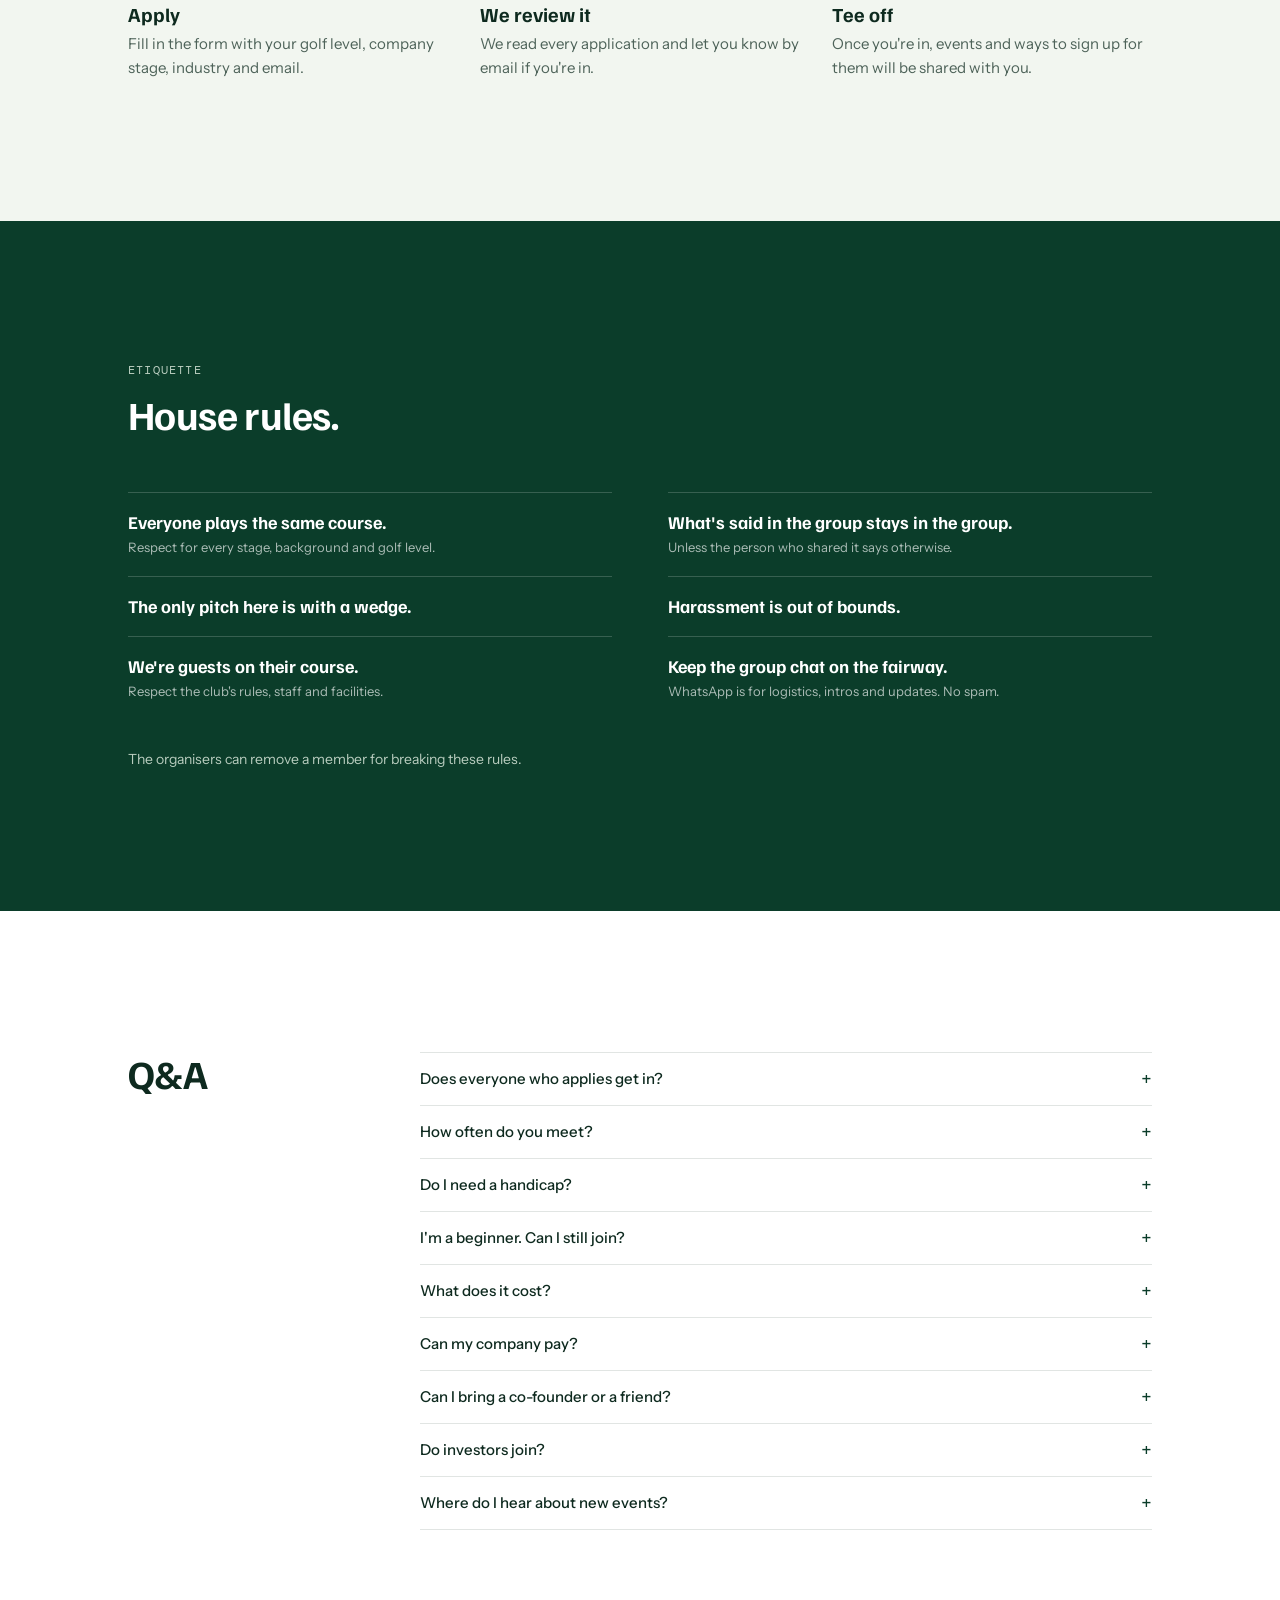
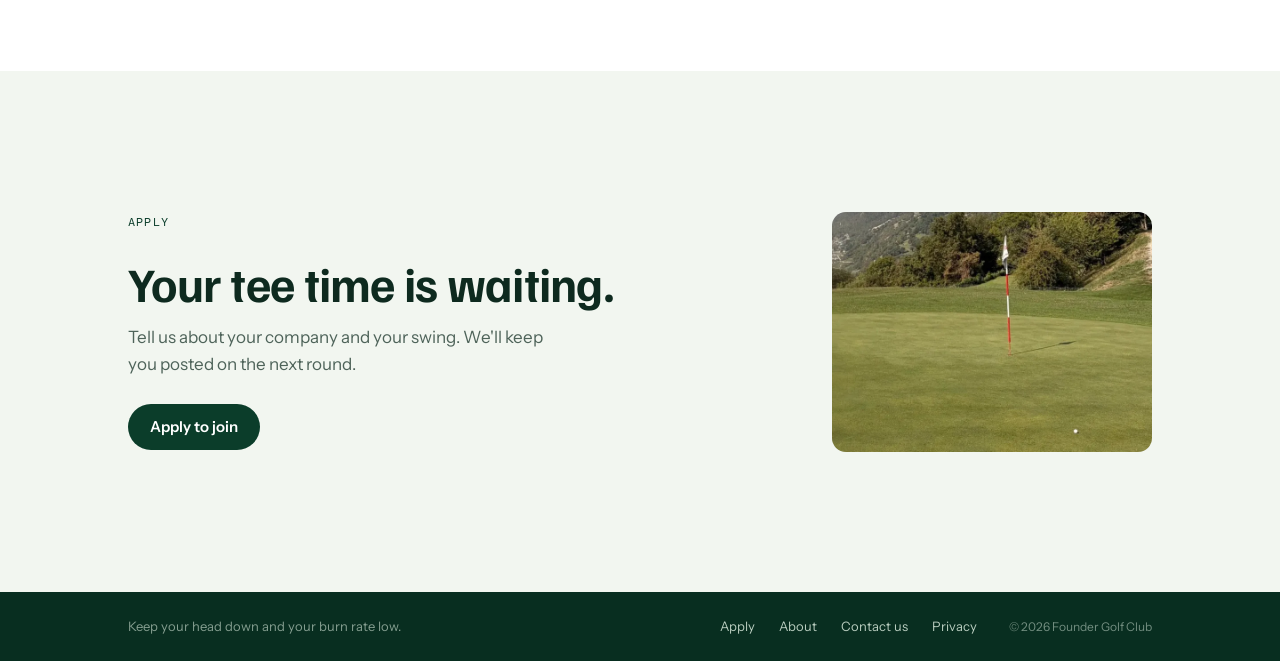
==== commit 7fd78fca: "Tighten Mila's quote Co-Authored-By: Claude Opus 5.5 <noreply@anthropic.com> Claude-Session: https:/" ====
--- a/index.html
+++ b/index.html
@@ -64,7 +64,7 @@
         </div>
         <div class="quotes">
           <figure class="quote">
-            <blockquote>The best connections are made as you walk to the next tee together.</blockquote>
+            <blockquote>The best connections are made on the walk to the next tee.</blockquote>
             <figcaption><img src="/images/mila.webp" width="480" height="480" alt="" loading="lazy"><span><strong>Mila Jovićević-Milica</strong> Head of AI House at Prosus</span></figcaption>
           </figure>
           <figure class="quote">
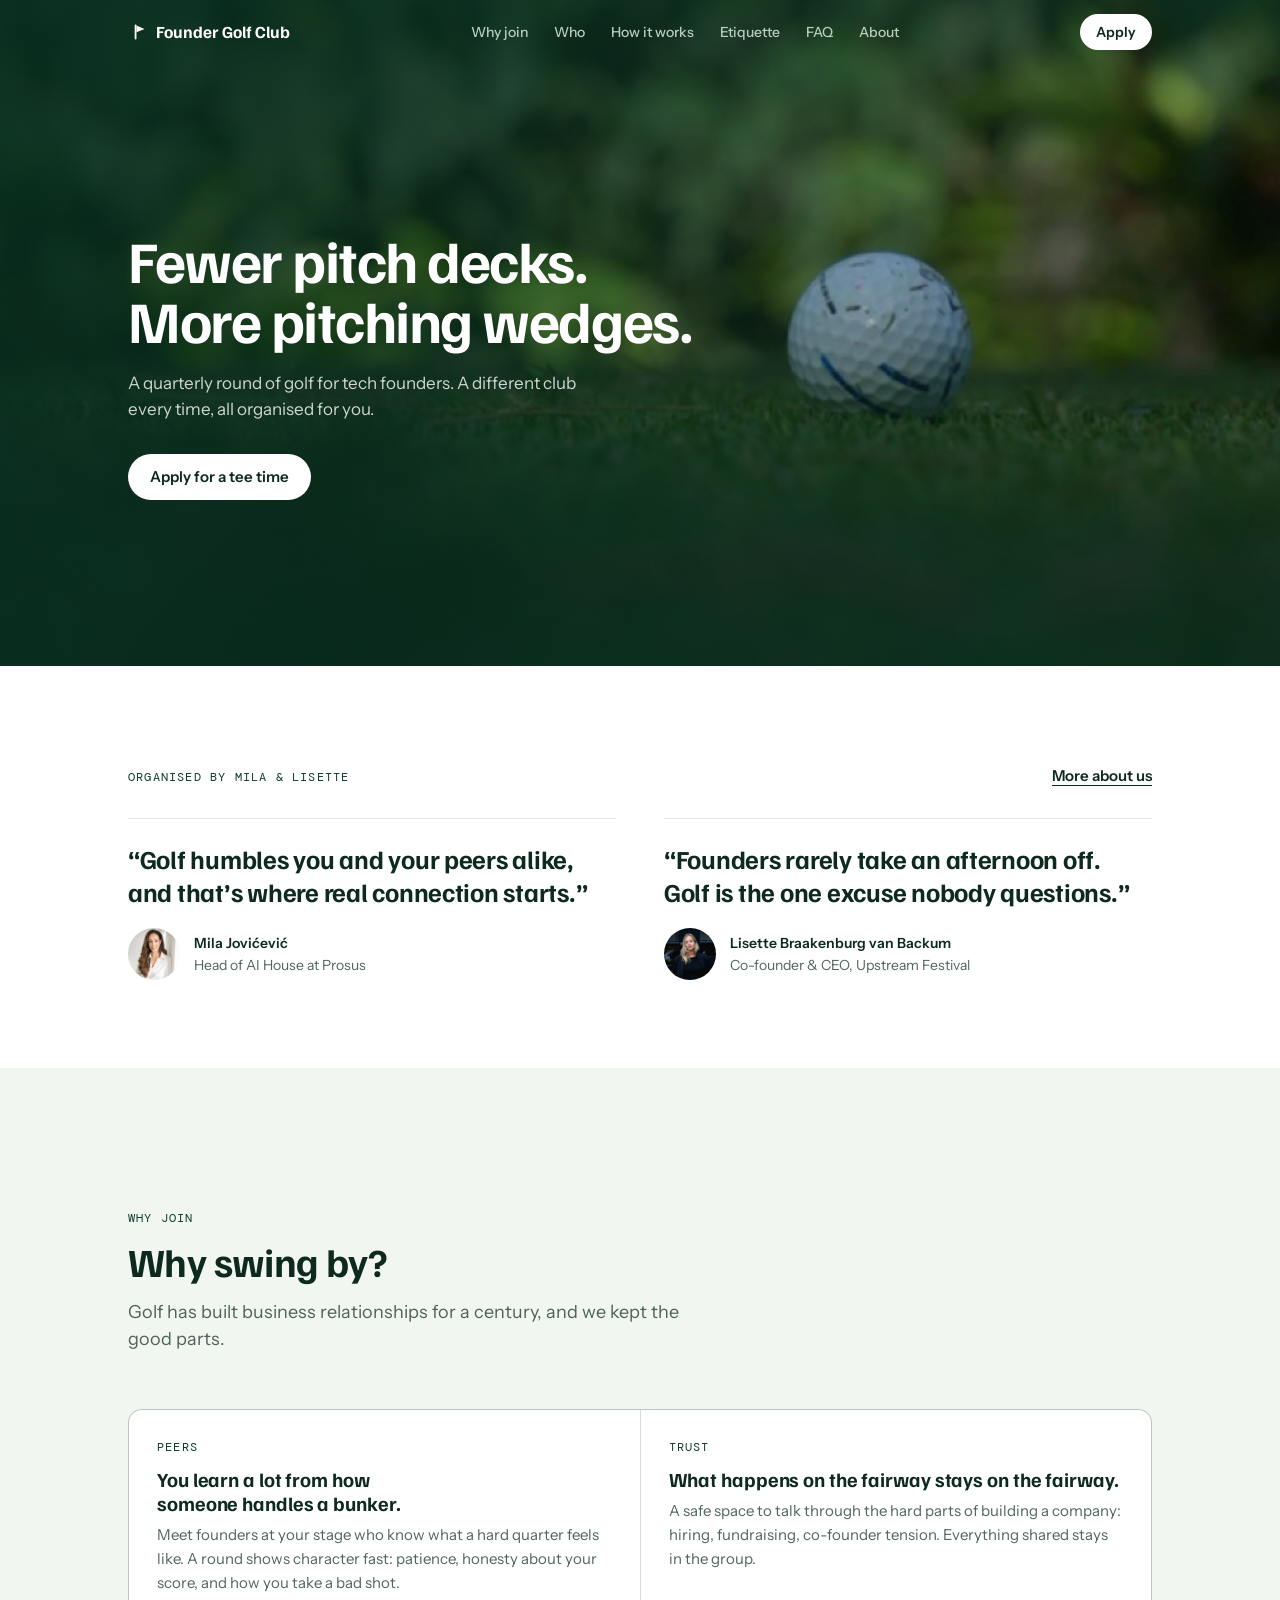
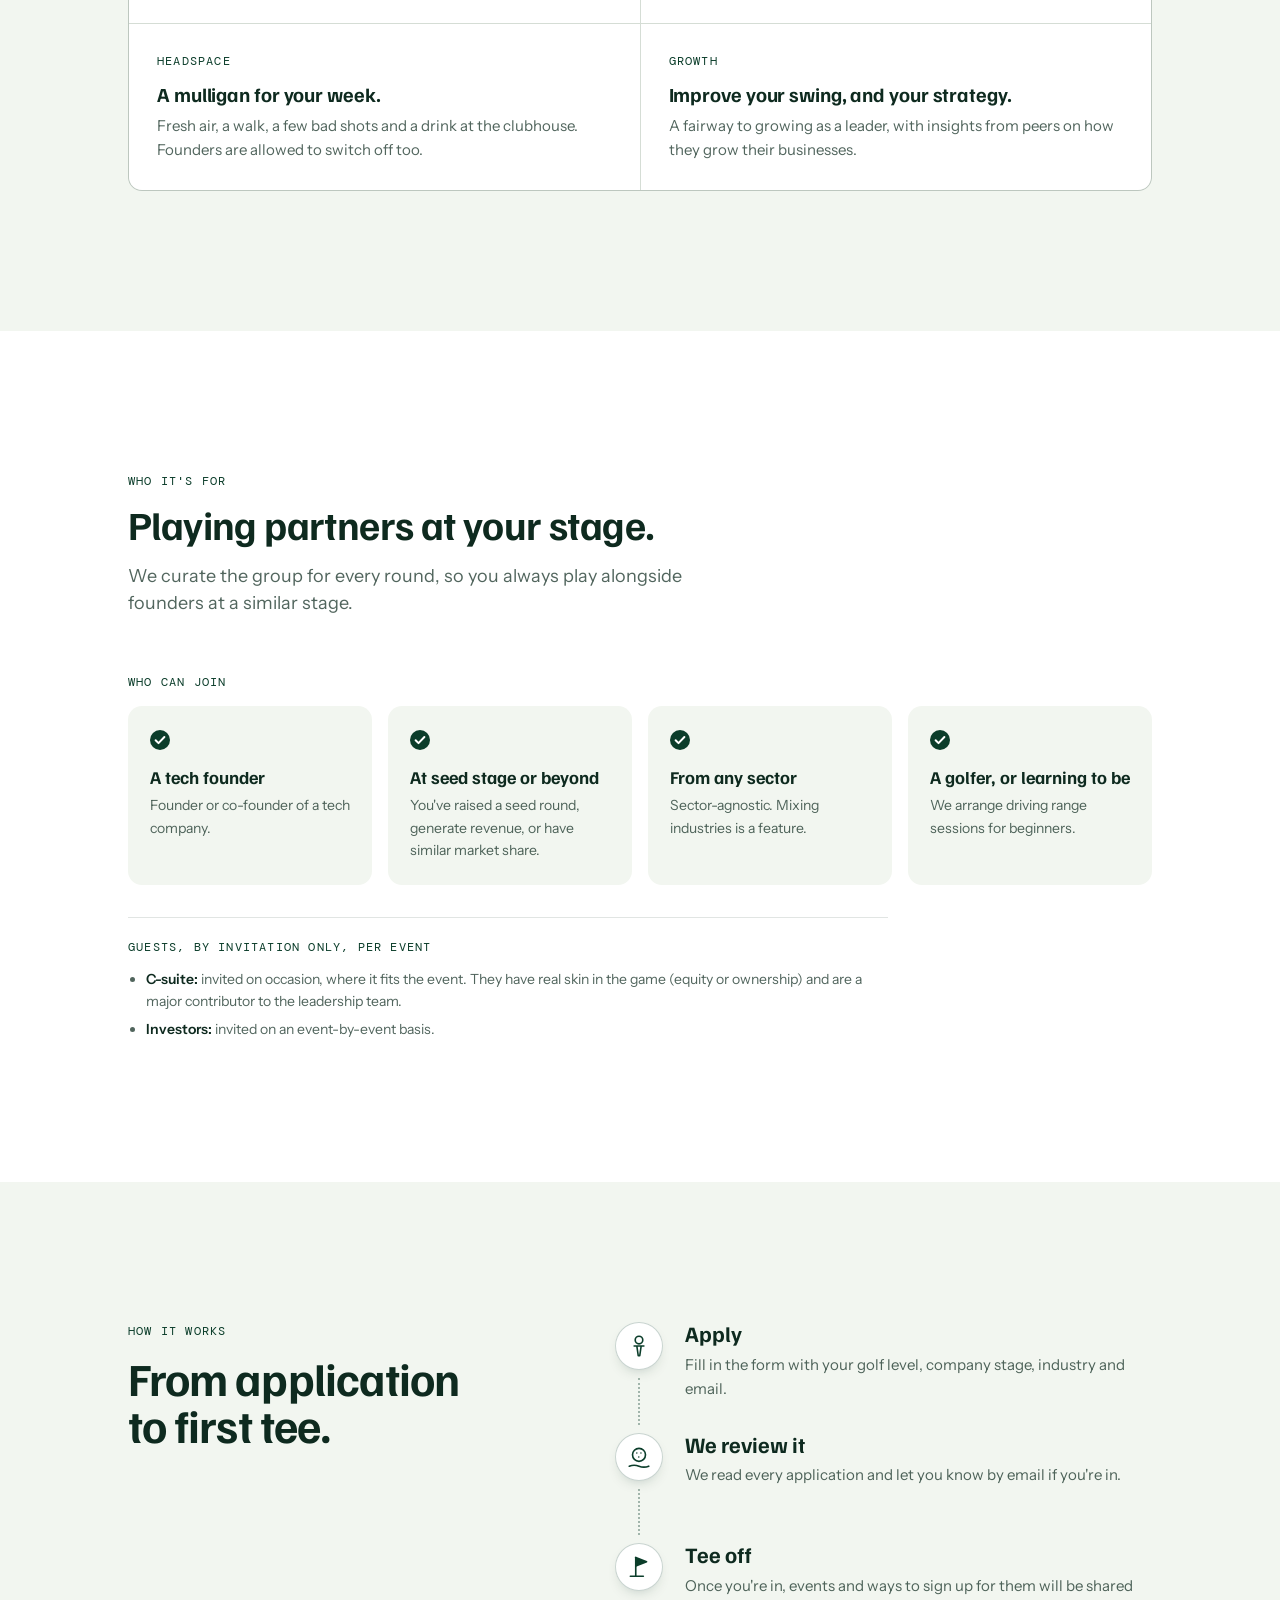
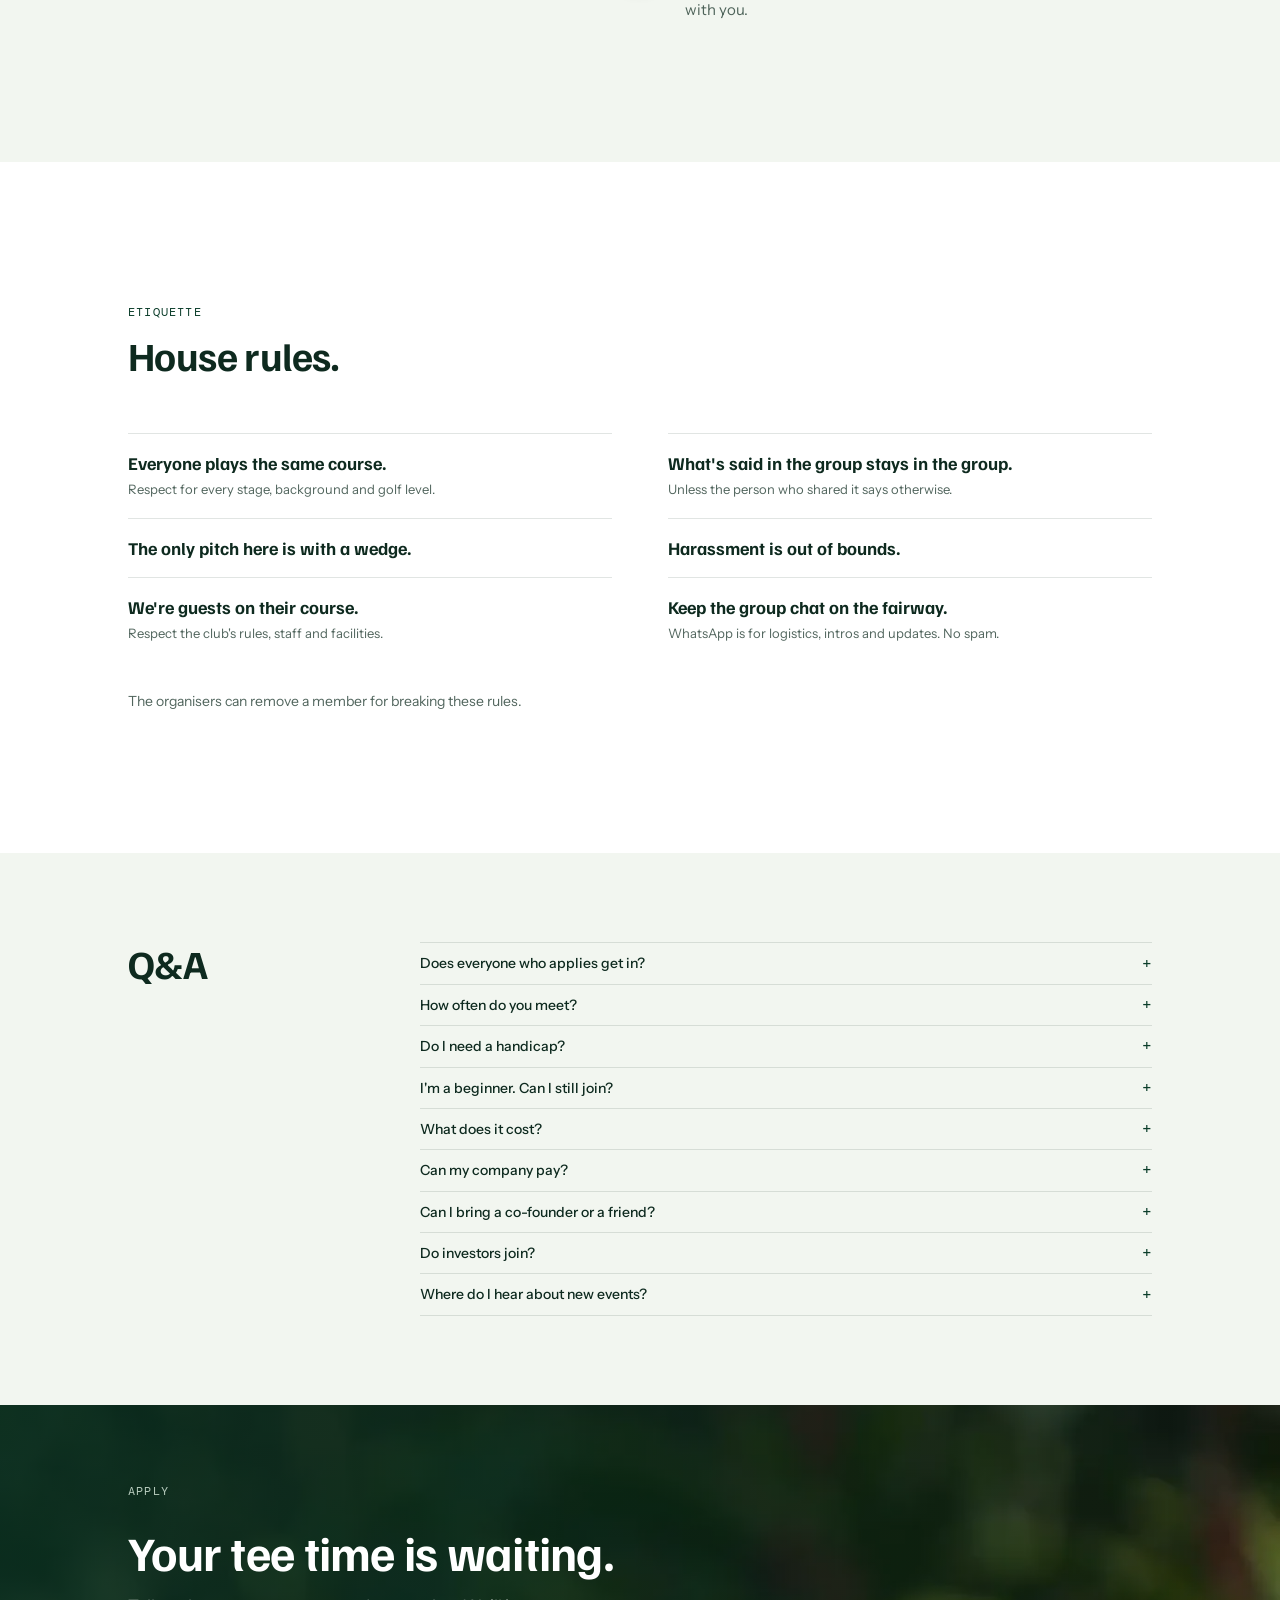
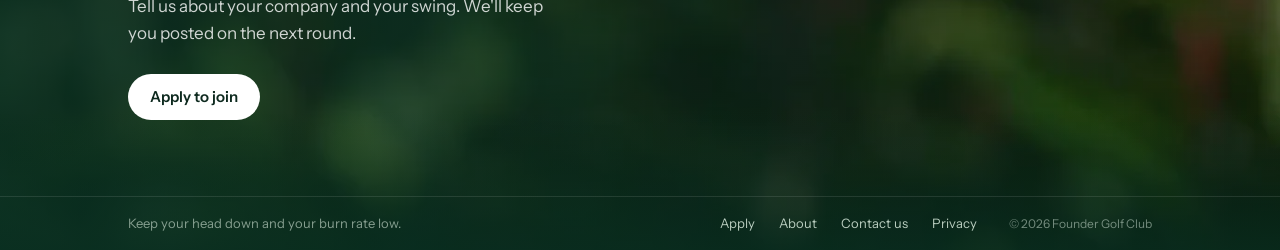
==== commit d4e1ff28: "Add a video hero and refine the homepage design - Hero: golf ball video behind the heading, with a s" ====
--- a/index.html
+++ b/index.html
@@ -21,7 +21,7 @@
   <link rel="stylesheet" href="/styles.css">
   <script src="/script.js" defer></script>
 </head>
-<body>
+<body class="has-hero">
   <header class="site-header">
     <div class="header-inner wrap">
       <a class="logo" href="#top"><svg class="logo-flag" viewBox="0 0 32 32" width="22" height="22" aria-hidden="true"><path d="M11 6.5v19" stroke="currentColor" stroke-width="2.6" stroke-linecap="round"/><path class="flag-cloth" d="M12.3 6.5 24 11.5l-11.7 5z" fill="currentColor"/></svg><span>Founder Golf Club</span></a>
@@ -41,7 +41,11 @@
   </header>
 
   <main id="top">
-    <section class="hero">
+    <section class="hero hero--video">
+      <video class="hero-video" autoplay muted loop playsinline poster="/images/hero-video-poster.jpg" aria-hidden="true">
+        <source src="/videos/hero.mp4" type="video/mp4">
+      </video>
+      <div class="hero-shade" aria-hidden="true"></div>
       <div class="hero-inner wrap">
         <div class="hero-copy">
           <h1>Fewer pitch decks.<br>More pitching wedges.</h1>
@@ -50,9 +54,6 @@
             <a class="button button-white" href="https://milaprojects.notion.site/40cae63767768053b13bd6b14be5f0df" target="_blank" rel="noopener">Apply for a tee time</a>
           </div>
         </div>
-        <figure class="hero-photo">
-          <img src="/images/hero-tee.webp" width="900" height="1200" alt="A tee box between tall pines, with a chalet, mountains and a sunlit cloud in the distance">
-        </figure>
       </div>
     </section>
 
@@ -64,8 +65,8 @@
         </div>
         <div class="quotes">
           <figure class="quote">
-            <blockquote>The best connections are made on the walk to the next tee.</blockquote>
-            <figcaption><img src="/images/mila.webp" width="480" height="480" alt="" loading="lazy"><span><strong>Mila Jovićević-Milica</strong> Head of AI House at Prosus</span></figcaption>
+            <blockquote>Golf humbles you and your peers alike, and that’s where real connection starts.</blockquote>
+            <figcaption><img src="/images/mila.webp" width="480" height="480" alt="" loading="lazy"><span><strong>Mila Jovićević</strong> Head of AI House at Prosus</span></figcaption>
           </figure>
           <figure class="quote">
             <blockquote>Founders rarely take an afternoon off. Golf is the one excuse nobody questions.</blockquote>
@@ -142,30 +143,38 @@
     </section>
 
     <section class="section section-sage" id="how" aria-labelledby="how-title">
-      <div class="wrap">
-        <p class="eyebrow">How it works</p>
-        <h2 id="how-title">From application to first tee.</h2>
+      <div class="wrap how-layout">
+        <div>
+          <p class="eyebrow">How it works</p>
+          <h2 id="how-title">From application to first tee.</h2>
+        </div>
         <ol class="steps">
           <li>
-            <p class="step-number">Hole 1</p>
-            <h3>Apply</h3>
-            <p>Fill in the form with your golf level, company stage, industry and email.</p>
-          </li>
-          <li>
-            <p class="step-number">Hole 2</p>
-            <h3>We review it</h3>
-            <p>We read every application and let you know by email if you're in.</p>
-          </li>
-          <li>
-            <p class="step-number">Hole 3</p>
-            <h3>Tee off</h3>
-            <p>Once you're in, events and ways to sign up for them will be shared with you.</p>
+            <span class="marker" aria-hidden="true"><svg viewBox="0 0 24 24" fill="none" stroke="currentColor" stroke-width="1.5" stroke-linecap="round" stroke-linejoin="round"><circle cx="12" cy="6.5" r="3.5"/><path d="M7.5 12h9M10 12l1.3 9M14 12l-1.3 9"/></svg></span>
+            <div>
+              <h3>Apply</h3>
+              <p>Fill in the form with your golf level, company stage, industry and email.</p>
+            </div>
+          </li>
+          <li>
+            <span class="marker" aria-hidden="true"><svg viewBox="0 0 24 24" fill="none" stroke="currentColor" stroke-width="1.5" stroke-linecap="round" stroke-linejoin="round"><circle cx="12" cy="10" r="6"/><circle cx="10" cy="8.4" r=".7" fill="currentColor" stroke="none"/><circle cx="13.8" cy="8.2" r=".7" fill="currentColor" stroke="none"/><circle cx="11.8" cy="12" r=".7" fill="currentColor" stroke="none"/><path d="M3 20.5c3-1.2 6-1.2 9 0s6 1.2 9 0"/></svg></span>
+            <div>
+              <h3>We review it</h3>
+              <p>We read every application and let you know by email if you're in.</p>
+            </div>
+          </li>
+          <li>
+            <span class="marker" aria-hidden="true"><svg viewBox="0 0 24 24" fill="none" stroke="currentColor" stroke-width="1.5" stroke-linecap="round" stroke-linejoin="round"><path d="M9 20.5V3"/><path d="M9.6 3.5 19 7.2 9.6 10.9z" fill="currentColor"/><path d="M4 20.5h12"/></svg></span>
+            <div>
+              <h3>Tee off</h3>
+              <p>Once you're in, events and ways to sign up for them will be shared with you.</p>
+            </div>
           </li>
         </ol>
       </div>
     </section>
 
-    <section class="section section-green" id="etiquette" aria-labelledby="etiquette-title">
+    <section class="section" id="etiquette" aria-labelledby="etiquette-title">
       <div class="wrap">
         <p class="eyebrow">Etiquette</p>
         <h2 id="etiquette-title">House rules.</h2>
@@ -181,7 +190,7 @@
       </div>
     </section>
 
-    <section class="section" id="faq" aria-labelledby="faq-title">
+    <section class="section section-sage" id="faq" aria-labelledby="faq-title">
       <div class="wrap faq-layout">
         <h2 id="faq-title">Q&amp;A</h2>
         <div class="faq-list">
@@ -225,33 +234,34 @@
       </div>
     </section>
 
+
+  </main>
+
+  <!-- The closing band and the footer share one background image -->
+  <div class="site-end">
     <section class="closing" id="apply" aria-labelledby="apply-title">
       <div class="closing-inner wrap">
         <div class="closing-text">
           <p class="eyebrow">Apply</p>
           <h2 id="apply-title">Your tee time is waiting.</h2>
           <p>Tell us about your company and your swing. We'll keep you posted on the next round.</p>
-          <a class="button button-green" href="https://milaprojects.notion.site/40cae63767768053b13bd6b14be5f0df" target="_blank" rel="noopener">Apply to join</a>
-        </div>
-        <div class="closing-photo">
-          <img src="/images/closing-green.webp" width="720" height="540" alt="A golf green with a red and white flag, with mountains in the distance" loading="lazy">
-        </div>
-      </div>
-    </section>
-
-  </main>
-
-  <footer class="site-footer">
-    <div class="footer-inner wrap">
-      <p class="footer-tagline">Keep your head down and your burn rate low.</p>
-      <nav class="footer-links" aria-label="Footer">
-        <a href="https://milaprojects.notion.site/40cae63767768053b13bd6b14be5f0df" target="_blank" rel="noopener">Apply</a>
-        <a href="/about/">About</a>
-        <a href="/contact/">Contact us</a>
-        <a href="/privacy/">Privacy</a>
-      </nav>
-      <span class="footer-copy">© 2026 Founder Golf Club</span>
-    </div>
-  </footer>
+          <a class="button button-white" href="https://milaprojects.notion.site/40cae63767768053b13bd6b14be5f0df" target="_blank" rel="noopener">Apply to join</a>
+        </div>
+      </div>
+    </section>
+
+    <footer class="site-footer">
+      <div class="footer-inner wrap">
+        <p class="footer-tagline">Keep your head down and your burn rate low.</p>
+        <nav class="footer-links" aria-label="Footer">
+          <a href="https://milaprojects.notion.site/40cae63767768053b13bd6b14be5f0df" target="_blank" rel="noopener">Apply</a>
+          <a href="/about/">About</a>
+          <a href="/contact/">Contact us</a>
+          <a href="/privacy/">Privacy</a>
+        </nav>
+        <span class="footer-copy">© 2026 Founder Golf Club</span>
+      </div>
+    </footer>
+  </div>
 </body>
 </html>
--- a/styles.css
+++ b/styles.css
@@ -92,6 +92,23 @@
   .hero-photo { aspect-ratio: 4 / 3; }
 }
 
+/* Hero with a background video. The still image shows while the video loads,
+   and instead of the video for visitors who prefer less motion. */
+.hero--video { position: relative; overflow: hidden; background: var(--green-deep) url("/images/hero-video-poster.jpg") center / cover no-repeat; }
+/* Zoomed in from the left so the golf ball sits to the right of the heading */
+.hero-video { position: absolute; inset: 0; width: 100%; height: 100%; object-fit: cover; transform: scale(1.4); transform-origin: 0% 58%; }
+.hero-shade { position: absolute; inset: 0; background: linear-gradient(90deg, rgba(8, 46, 32, .88) 0%, rgba(8, 46, 32, .6) 42%, rgba(8, 46, 32, .1) 100%), linear-gradient(0deg, rgba(8, 46, 32, .55) 0%, rgba(8, 46, 32, 0) 45%); }
+.hero--video .hero-inner { position: relative; grid-template-columns: minmax(0, 1fr); align-content: center; min-height: clamp(480px, 74vh, 780px); }
+@media (max-width: 820px) {
+  /* Phones: heading at the top, the golf ball visible in the middle, the rest at the bottom */
+  .hero-shade { background: linear-gradient(180deg, rgba(8, 46, 32, .8) 0%, rgba(8, 46, 32, .25) 32%, rgba(8, 46, 32, .2) 58%, rgba(8, 46, 32, .92) 100%); }
+  .hero--video .hero-inner { grid-template-rows: minmax(0, 1fr); align-content: stretch; align-items: stretch; min-height: clamp(560px, 86vh, 720px); padding-top: 88px; padding-bottom: 40px; }
+  .hero--video .hero-copy { display: flex; flex-direction: column; }
+  .hero--video .hero-lead { margin-top: auto; }
+  .hero-video { transform: none; }
+}
+@media (prefers-reduced-motion: reduce) { .hero-video { display: none; } }
+
 /* Sections */
 .section { padding-top: var(--section-space); padding-bottom: var(--section-space); }
 .section-sage { background: var(--sage-light); }
@@ -127,47 +144,60 @@
 .guests-note li { font-size: 14px; color: var(--ink-soft); }
 .guests-note strong { font-weight: 600; color: var(--ink); }
 
-/* How */
-.steps { margin-top: 56px; padding: 0; list-style: none; display: grid; grid-template-columns: repeat(auto-fit, minmax(240px, 1fr)); gap: 32px; }
-.steps li { position: relative; padding-top: 18px; border-top: 1px solid var(--green); }
-/* Arrowhead at the right end of each step's line */
-.steps li::after { content: ""; position: absolute; top: -5px; right: 1px; width: 8px; height: 8px; border-top: 1px solid var(--green); border-right: 1px solid var(--green); transform: rotate(45deg); }
-.step-number { font-family: var(--mono); font-size: 12px; letter-spacing: .1em; text-transform: uppercase; color: var(--green); }
-.steps h3 { margin: 8px 0 6px; font-family: var(--display); font-size: 20px; font-weight: 700; line-height: 1.2; }
-.steps p:last-child { font-size: 15px; color: var(--ink-soft); }
+/* How it works: heading on the left, the three steps as a numbered list on the right */
+.how-layout { display: grid; grid-template-columns: minmax(0, .85fr) minmax(0, 1.15fr); gap: clamp(40px, 7vw, 96px); align-items: start; }
+.how-layout h2 { font-size: clamp(30px, 3.6vw, 48px); line-height: 1.04; letter-spacing: -.02em; }
+.steps { margin: 0; padding: 0; list-style: none; display: grid; grid-auto-rows: 1fr; row-gap: 32px; }
+/* Equal row heights keep the markers evenly spaced; the top of each circle lines up with the top of its heading */
+.steps li { position: relative; display: grid; grid-template-columns: 48px minmax(0, 1fr); column-gap: 22px; align-items: start; }
+/* Dotted line from the bottom of one marker to the top of the next */
+.steps li:not(:last-child)::before { content: ""; position: absolute; left: 23px; top: 56px; bottom: -24px; border-left: 2px dotted rgba(11, 61, 42, .35); }
+.marker { display: grid; place-items: center; width: 48px; height: 48px; border-radius: 50%; background: var(--white); box-shadow: inset 0 0 0 1px rgba(11, 61, 42, .22), 0 6px 16px -10px rgba(8, 46, 32, .45); color: var(--green); }
+.marker svg { width: 26px; height: 26px; }
+.steps h3 { margin: -2px 0 6px; font-family: var(--display); font-size: 22px; font-weight: 700; line-height: 1.2; }
+.steps p { font-size: 15px; color: var(--ink-soft); }
+@media (max-width: 820px) {
+  .how-layout { grid-template-columns: 1fr; gap: 40px; }
+  .steps { row-gap: 28px; }
+  .steps li:not(:last-child)::before { bottom: -20px; }
+  .steps li { column-gap: 16px; }
+  .steps h3 { font-size: 20px; }
+}
 
 /* Etiquette */
 .rules { margin-top: 56px; padding: 0; list-style: none; display: grid; grid-template-columns: repeat(2, minmax(0, 1fr)); gap: 0 56px; }
-.rules li { padding: 18px 0; border-top: 1px solid rgba(255, 255, 255, .18); }
+.rules li { padding: 18px 0; border-top: 1px solid var(--line); }
 .rules h3 { font-family: var(--display); font-size: 18px; font-weight: 700; line-height: 1.25; }
-.rules p { margin-top: 4px; font-size: 13px; color: rgba(255, 255, 255, .66); }
-.rules-note { margin-top: 28px; font-size: 14px; color: var(--mist); }
+.rules p { margin-top: 4px; font-size: 13px; color: var(--ink-soft); }
+.rules-note { margin-top: 28px; font-size: 14px; color: var(--ink-soft); }
 @media (max-width: 760px) { .rules { grid-template-columns: 1fr; } }
 
 /* Q&A */
 .faq-layout { display: grid; grid-template-columns: minmax(0, .5fr) minmax(0, 1.5fr); gap: 48px; align-items: start; }
 .faq-list { border-top: 1px solid var(--line); }
 .faq-list details { border-bottom: 1px solid var(--line); }
-.faq-list summary { display: flex; justify-content: space-between; align-items: center; gap: 16px; padding: 14px 0; font-weight: 500; font-size: 15px; cursor: pointer; list-style: none; }
+.faq-list summary { display: flex; justify-content: space-between; align-items: center; gap: 16px; padding: 9px 0; font-weight: 500; font-size: 14px; cursor: pointer; list-style: none; }
 .faq-list summary::-webkit-details-marker { display: none; }
-.faq-list summary::after { content: "+"; flex: none; font-family: var(--mono); font-size: 18px; line-height: 1; color: var(--green); transition: transform .2s ease; }
+.faq-list summary::after { content: "+"; flex: none; font-family: var(--mono); font-size: 16px; line-height: 1; color: var(--green); transition: transform .2s ease; }
 .faq-list details[open] summary::after { transform: rotate(45deg); }
-.faq-list details p { padding-bottom: 16px; max-width: 600px; font-size: 15px; color: var(--ink-soft); }
+.faq-list details p { margin-top: -2px; padding-bottom: 12px; max-width: 600px; font-size: 14px; color: var(--ink-soft); }
 @media (max-width: 820px) { .faq-layout { grid-template-columns: 1fr; gap: 24px; } }
 
 /* Closing call to action */
-.closing { background: var(--sage-light); }
-.closing-inner { display: flex; flex-wrap: wrap; align-items: center; justify-content: space-between; gap: 40px 64px; padding-top: var(--section-space); padding-bottom: var(--section-space); }
-.closing-text { flex: 999 1 420px; min-width: 0; display: flex; flex-direction: column; align-items: flex-start; gap: 14px; }
+/* Dark band with a still from the hero video, so the page ends the way it starts */
+.closing { position: relative; overflow: hidden; color: var(--white); background: var(--green-deep) url("/images/closing-foliage.webp") center / cover no-repeat; }
+.closing::before { content: ""; position: absolute; inset: 0; background: linear-gradient(90deg, rgba(8, 46, 32, .88) 0%, rgba(8, 46, 32, .6) 45%, rgba(8, 46, 32, .25) 100%); }
+.closing-inner { position: relative; padding-top: clamp(56px, 6vw, 88px); padding-bottom: clamp(56px, 6vw, 88px); }
+.closing-text { min-width: 0; display: flex; flex-direction: column; align-items: flex-start; gap: 14px; }
+.closing .eyebrow { color: var(--mist); }
 .closing h2 { font-size: clamp(32px, 4vw, 48px); }
-.closing-text p:not(.eyebrow) { max-width: 440px; font-size: 17px; color: var(--ink-soft); }
+.closing-text p:not(.eyebrow) { max-width: 440px; font-size: 17px; color: rgba(255, 255, 255, .8); }
 .closing-text .button { margin-top: 12px; }
-.closing-photo { flex: 0 1 320px; width: 320px; max-width: 100%; aspect-ratio: 4 / 3; overflow: hidden; border-radius: 14px; }
-.closing-photo img { width: 100%; height: 100%; object-fit: cover; }
+@media (max-width: 820px) { .closing::before { background: linear-gradient(180deg, rgba(8, 46, 32, .7) 0%, rgba(8, 46, 32, .85) 100%); } }
 
 /* Footer: one thin row that wraps on small screens */
 .site-footer { background: var(--green-deep); color: var(--mist); font-size: 13px; }
-.footer-inner { display: flex; flex-wrap: wrap; align-items: center; gap: 12px 32px; padding-top: 24px; padding-bottom: 24px; }
+.footer-inner { display: flex; flex-wrap: wrap; align-items: center; gap: 8px 32px; padding-top: 16px; padding-bottom: 16px; }
 .footer-tagline { flex: 1 1 auto; color: rgba(185, 205, 191, .7); }
 .footer-links { display: flex; flex-wrap: wrap; gap: 8px 24px; }
 .footer-links a { text-decoration: none; }
@@ -228,3 +258,24 @@
 .quote figcaption img { flex: none; width: 52px; height: 52px; border-radius: 50%; object-fit: cover; object-position: 50% 30%; }
 .quote figcaption strong { display: block; font-weight: 600; color: var(--ink); }
 @media (max-width: 720px) { .quotes { grid-template-columns: 1fr; gap: 32px; } }
+
+/* Q&A: less space above and below than the other sections, so the list stays compact */
+#faq.section { padding-top: clamp(56px, 7vw, 96px); padding-bottom: clamp(56px, 7vw, 96px); }
+
+/* Homepage only: the header floats over the hero video, then turns solid once you scroll past it */
+.has-hero .site-header { position: fixed; top: 0; left: 0; right: 0; background: transparent; border-bottom-color: transparent; transition: background-color .7s ease, border-color .7s ease; }
+.has-hero .site-header.is-solid { background: var(--green-deep); border-bottom-color: rgba(255, 255, 255, .08); }
+.has-hero .hero--video .hero-inner { padding-top: calc(var(--header-height) + clamp(64px, 9vw, 128px)); }
+.has-hero .hero-shade::after { content: ""; position: absolute; inset: 0 0 auto; height: 160px; background: linear-gradient(180deg, rgba(8, 46, 32, .6) 0%, rgba(8, 46, 32, 0) 100%); }
+@media (max-width: 820px) { .has-hero .hero--video .hero-inner { padding-top: calc(var(--header-height) + 88px); } }
+
+/* Homepage only: the closing band's image continues behind the footer */
+.site-end { position: relative; overflow: hidden; color: var(--white); background: var(--green-deep) url("/images/closing-foliage.webp") center / cover no-repeat; }
+.site-end::before { content: ""; position: absolute; inset: 0; background: linear-gradient(0deg, rgba(8, 46, 32, .75) 0%, rgba(8, 46, 32, 0) 140px), linear-gradient(90deg, rgba(8, 46, 32, .88) 0%, rgba(8, 46, 32, .6) 45%, rgba(8, 46, 32, .25) 100%); }
+.site-end .closing { background: none; overflow: visible; }
+.site-end .closing::before { display: none; }
+.site-end .site-footer { position: relative; background: transparent; border-top: 1px solid rgba(255, 255, 255, .1); }
+@media (max-width: 820px) {
+  .site-end { background-position: 72% center; }
+  .site-end::before { background: linear-gradient(180deg, rgba(8, 46, 32, .55) 0%, rgba(8, 46, 32, .35) 45%, rgba(8, 46, 32, .8) 100%); }
+}
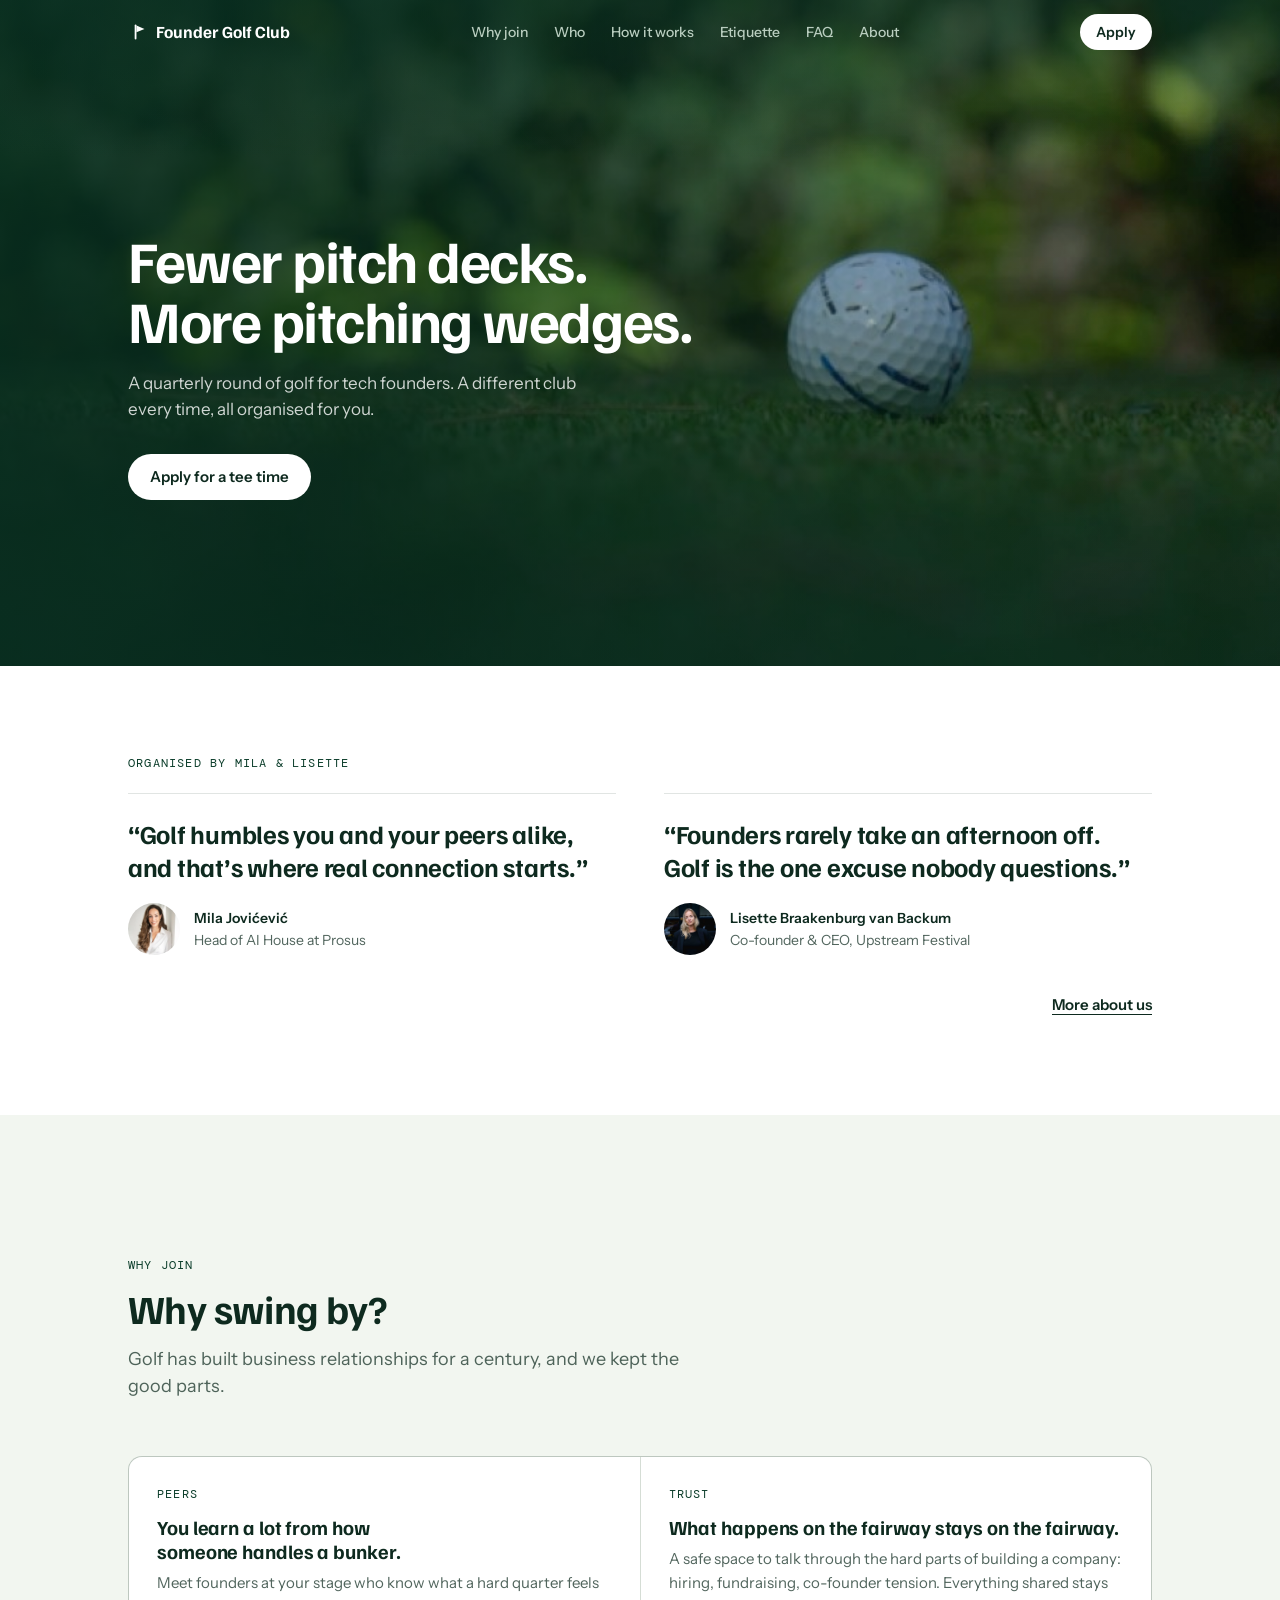
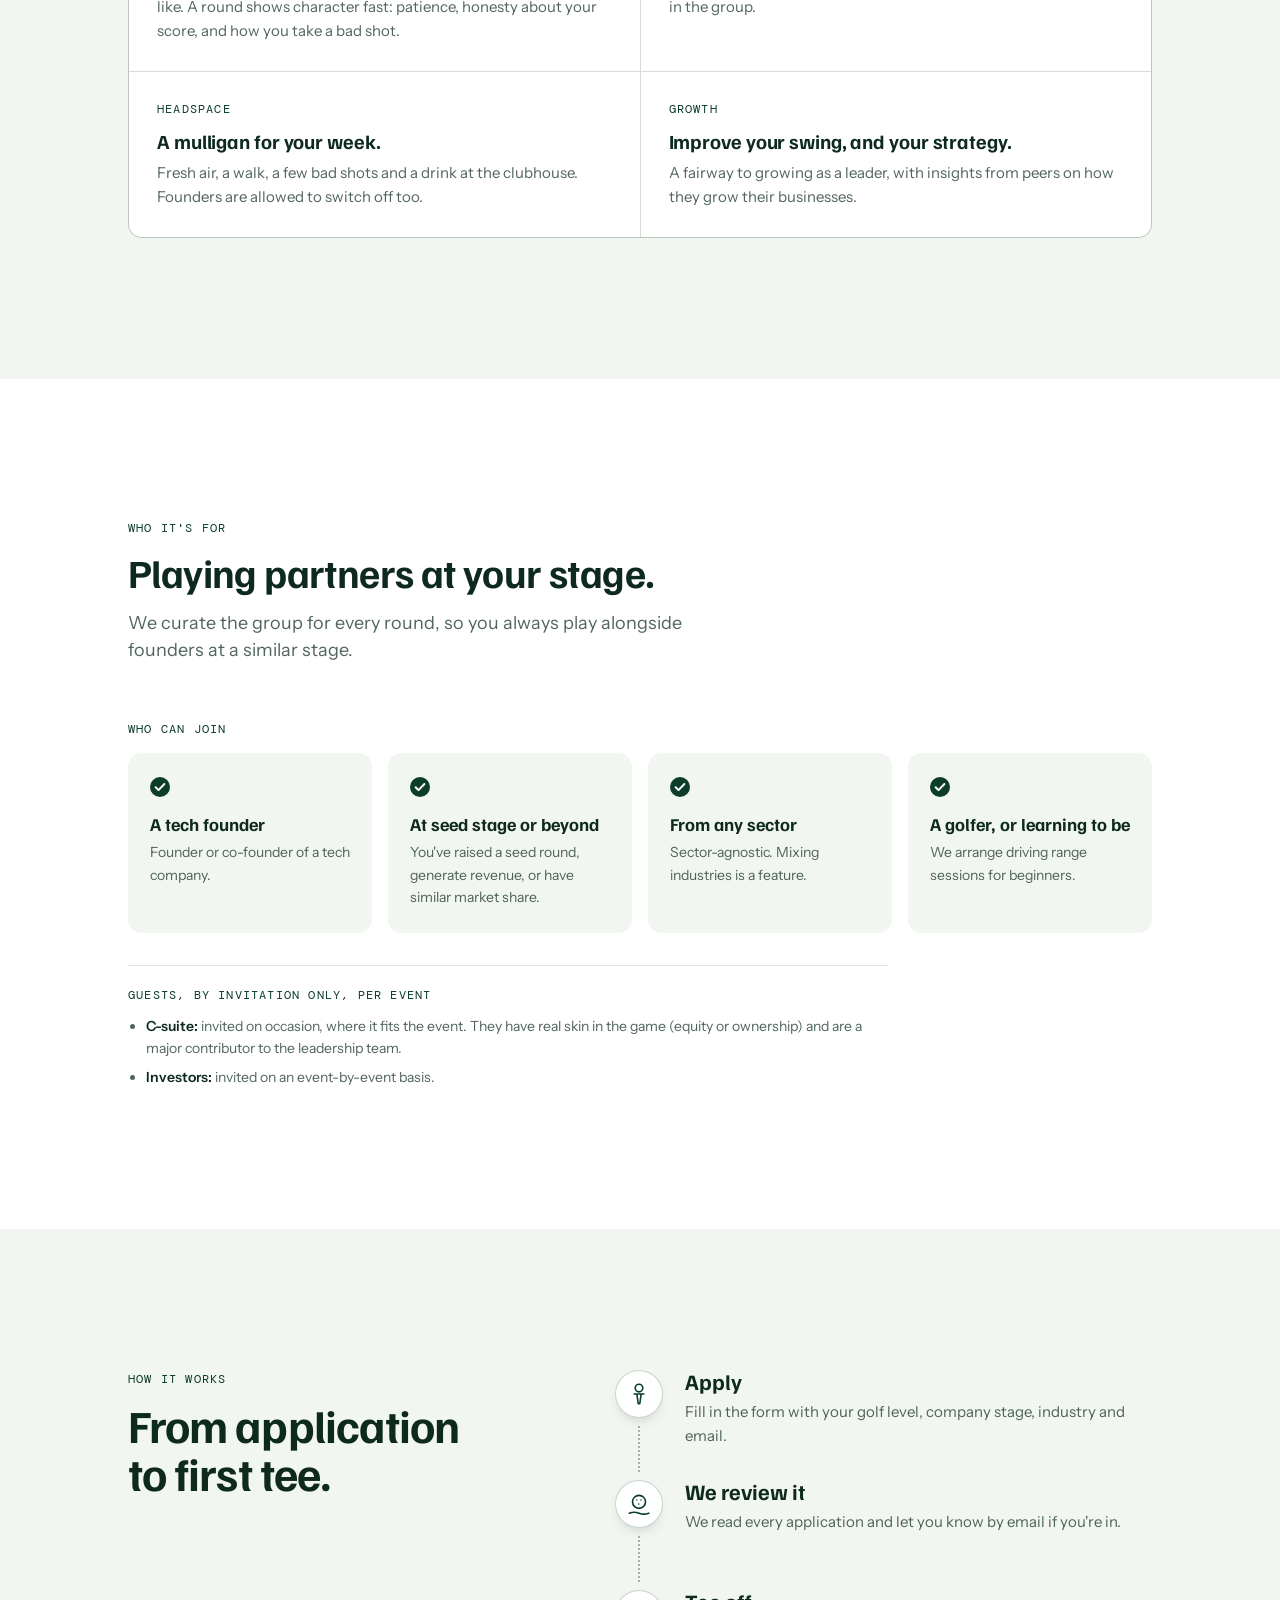
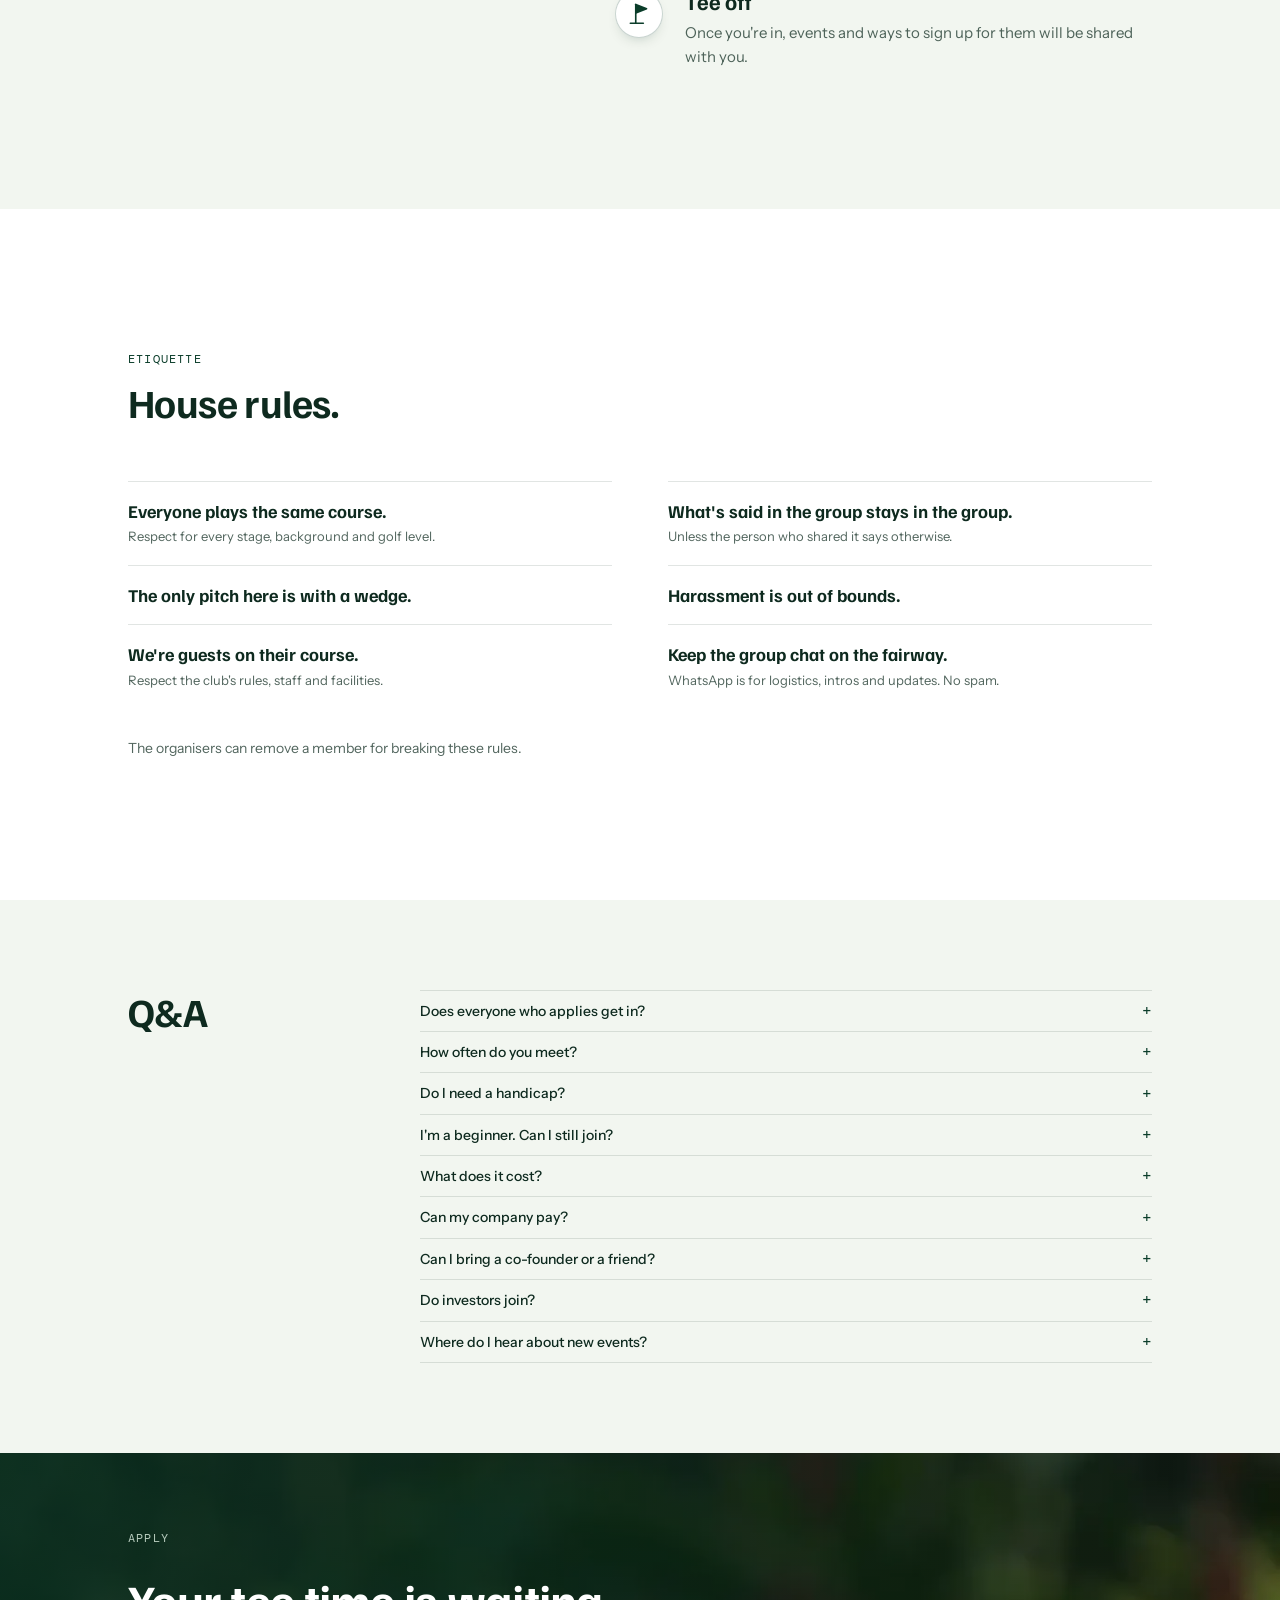
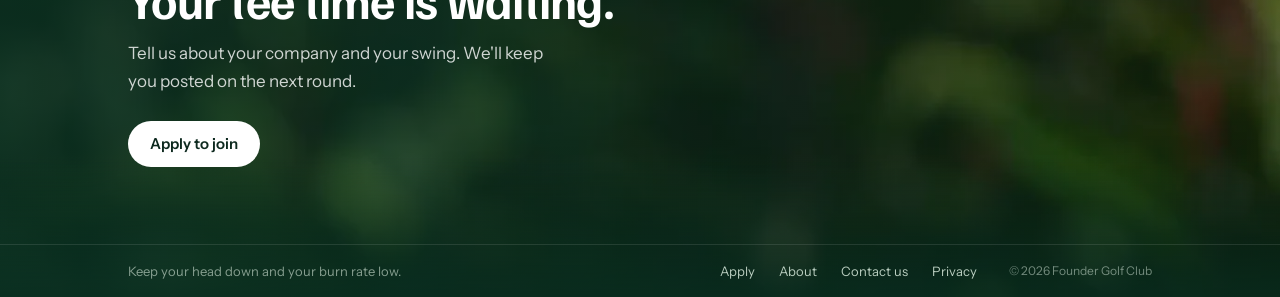
==== commit 4089fc74: "Move More about us below the organisers' quotes, on the right Co-Authored-By: Claude Opus 5.5 <norep" ====
--- a/index.html
+++ b/index.html
@@ -9,7 +9,7 @@
   <meta property="og:url" content="https://www.foundergolfclub.nl/">
   <meta property="og:title" content="Founder Golf Club">
   <meta property="og:description" content="Fewer pitch decks. More pitching wedges. A quarterly round of golf for tech founders in the Netherlands.">
-  <meta property="og:image" content="https://www.foundergolfclub.nl/images/og-image.jpg">
+  <meta property="og:image" content="https://www.foundergolfclub.nl/images/og-share.jpg">
   <meta property="og:image:width" content="1200">
   <meta property="og:image:height" content="630">
   <meta name="twitter:card" content="summary_large_image">
@@ -42,7 +42,7 @@
 
   <main id="top">
     <section class="hero hero--video">
-      <video class="hero-video" autoplay muted loop playsinline poster="/images/hero-video-poster.jpg" aria-hidden="true">
+      <video class="hero-video" autoplay muted loop playsinline disablepictureinpicture disableremoteplayback preload="auto" poster="/images/hero-video-poster.jpg" aria-hidden="true" tabindex="-1">
         <source src="/videos/hero.mp4" type="video/mp4">
       </video>
       <div class="hero-shade" aria-hidden="true"></div>
@@ -61,7 +61,6 @@
       <div class="wrap">
         <div class="organisers-head">
           <p class="eyebrow" id="organisers-title">Organised by Mila &amp; Lisette</p>
-          <a class="organisers-more" href="/about/">More about us</a>
         </div>
         <div class="quotes">
           <figure class="quote">
@@ -73,6 +72,7 @@
             <figcaption><img src="/images/lisette.webp" width="480" height="480" alt="" loading="lazy"><span><strong>Lisette Braakenburg van Backum</strong> Co-founder &amp; CEO, Upstream Festival</span></figcaption>
           </figure>
         </div>
+        <a class="organisers-more" href="/about/">More about us</a>
       </div>
     </section>
 
--- a/styles.css
+++ b/styles.css
@@ -108,6 +108,13 @@
   .hero-video { transform: none; }
 }
 @media (prefers-reduced-motion: reduce) { .hero-video { display: none; } }
+/* The video is only a background: no taps, and never the phone's own play button.
+   When the phone won't play it, it is hidden and the still image behind it shows. */
+.hero-video { pointer-events: none; }
+.hero-video.is-blocked { display: none; }
+.hero-video::-webkit-media-controls,
+.hero-video::-webkit-media-controls-start-playback-button,
+.hero-video::-webkit-media-controls-overlay-play-button { display: none !important; -webkit-appearance: none; }
 
 /* Sections */
 .section { padding-top: var(--section-space); padding-bottom: var(--section-space); }
@@ -248,7 +255,7 @@
 /* Organisers strip on the home page */
 .organisers-strip { padding-top: clamp(56px, 7vw, 88px); padding-bottom: clamp(56px, 7vw, 88px); }
 .organisers-head { display: flex; flex-wrap: wrap; align-items: baseline; justify-content: space-between; gap: 8px 24px; }
-.organisers-more { display: inline-flex; align-items: center; min-height: 44px; font-size: 15px; font-weight: 600; text-underline-offset: 4px; }
+.organisers-more { display: flex; width: max-content; margin-left: auto; align-items: center; min-height: 44px; margin-top: 28px; font-size: 15px; font-weight: 600; text-underline-offset: 4px; }
 .quotes { margin-top: 20px; display: grid; grid-template-columns: repeat(2, minmax(0, 1fr)); gap: 16px 48px; }
 .quote { padding-top: 24px; border-top: 1px solid var(--line); display: flex; flex-direction: column; gap: 20px; }
 .quote blockquote { margin: 0; font-family: var(--display); font-weight: 700; font-size: clamp(20px, 2.2vw, 26px); line-height: 1.25; letter-spacing: -.01em; text-wrap: balance; }
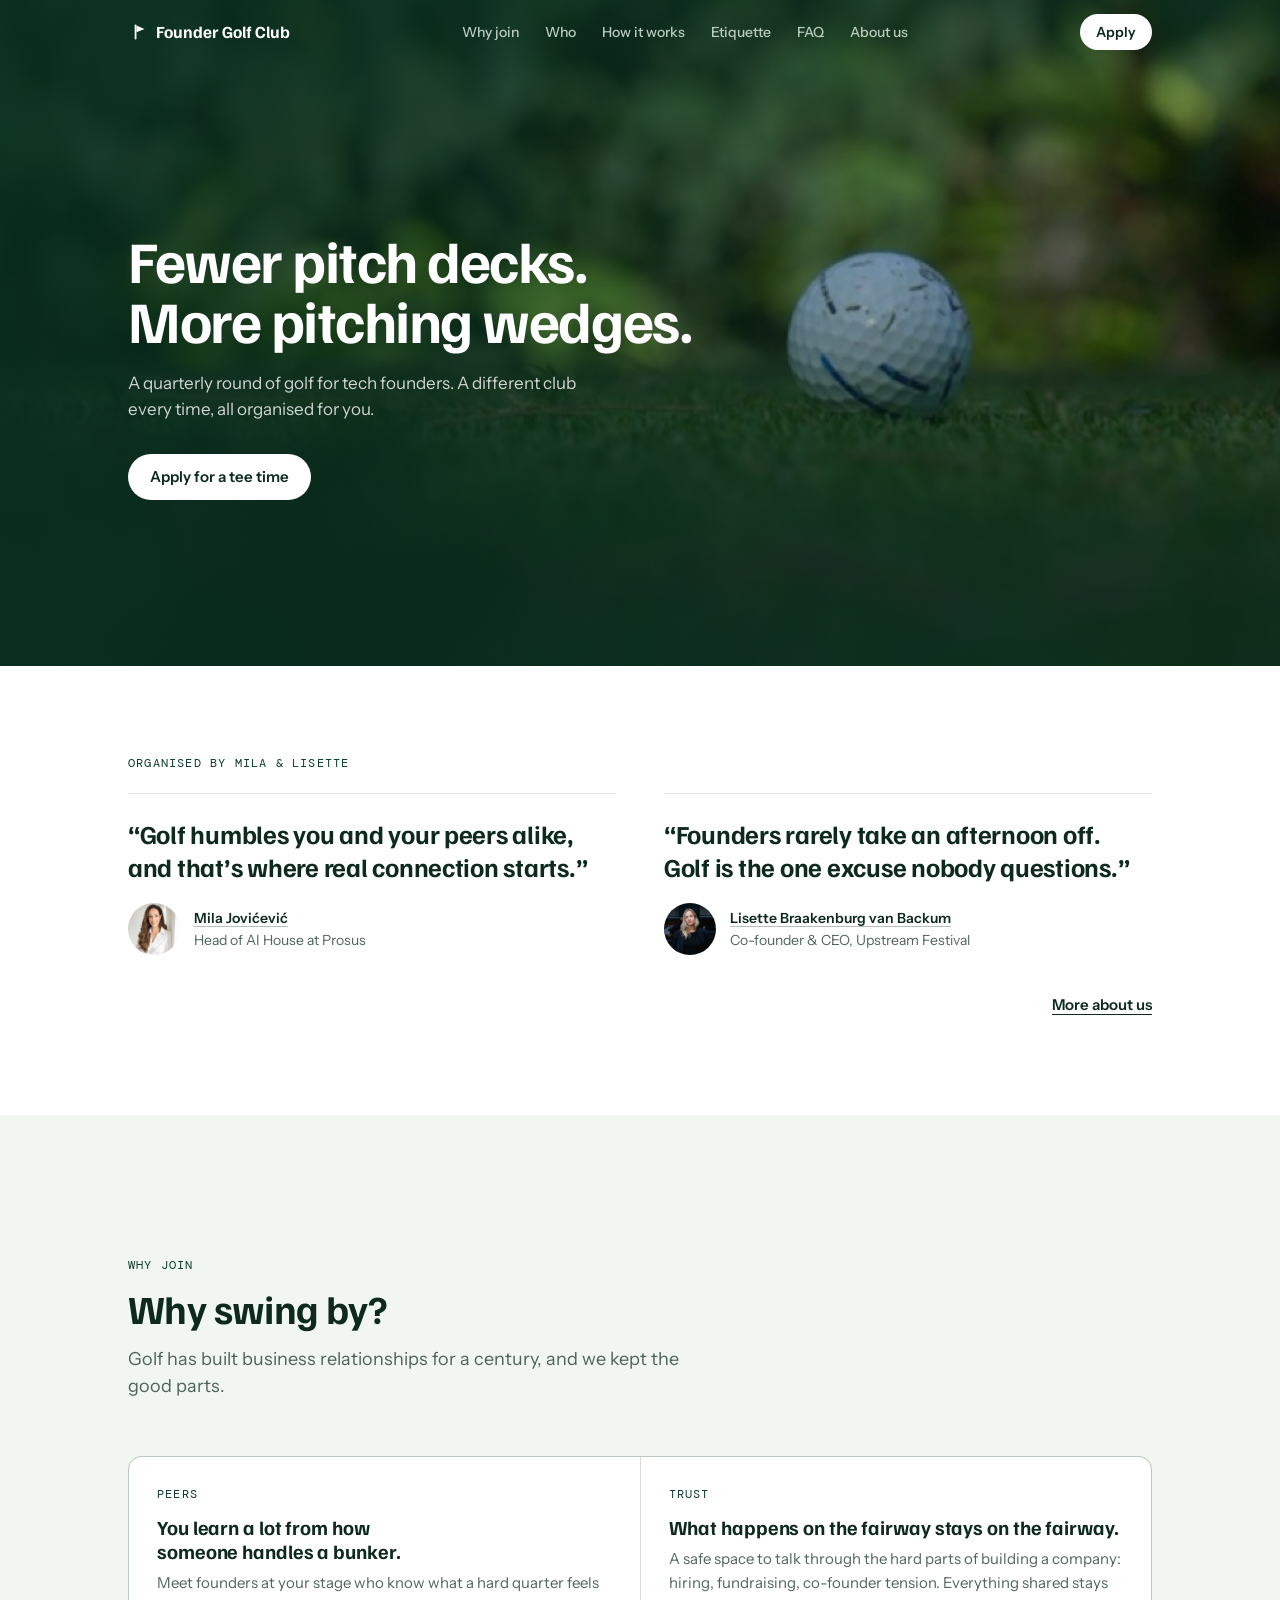
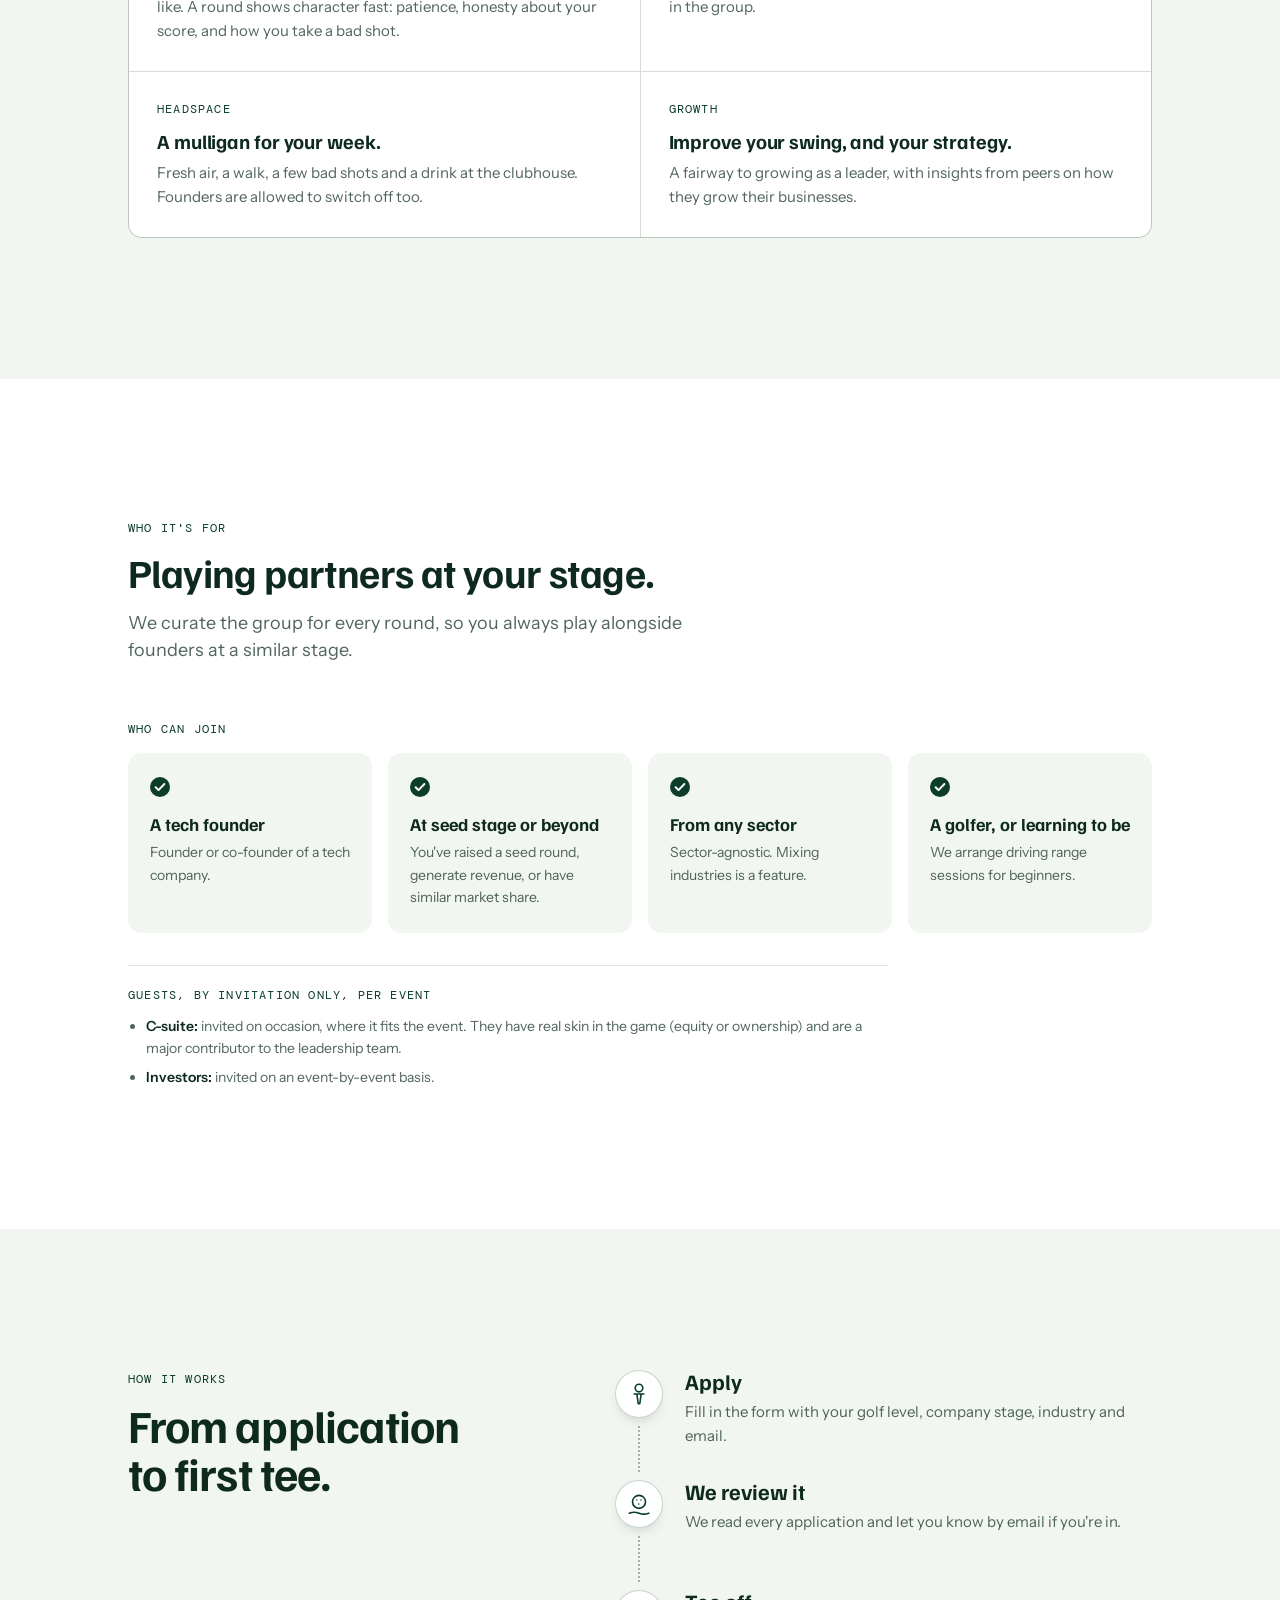
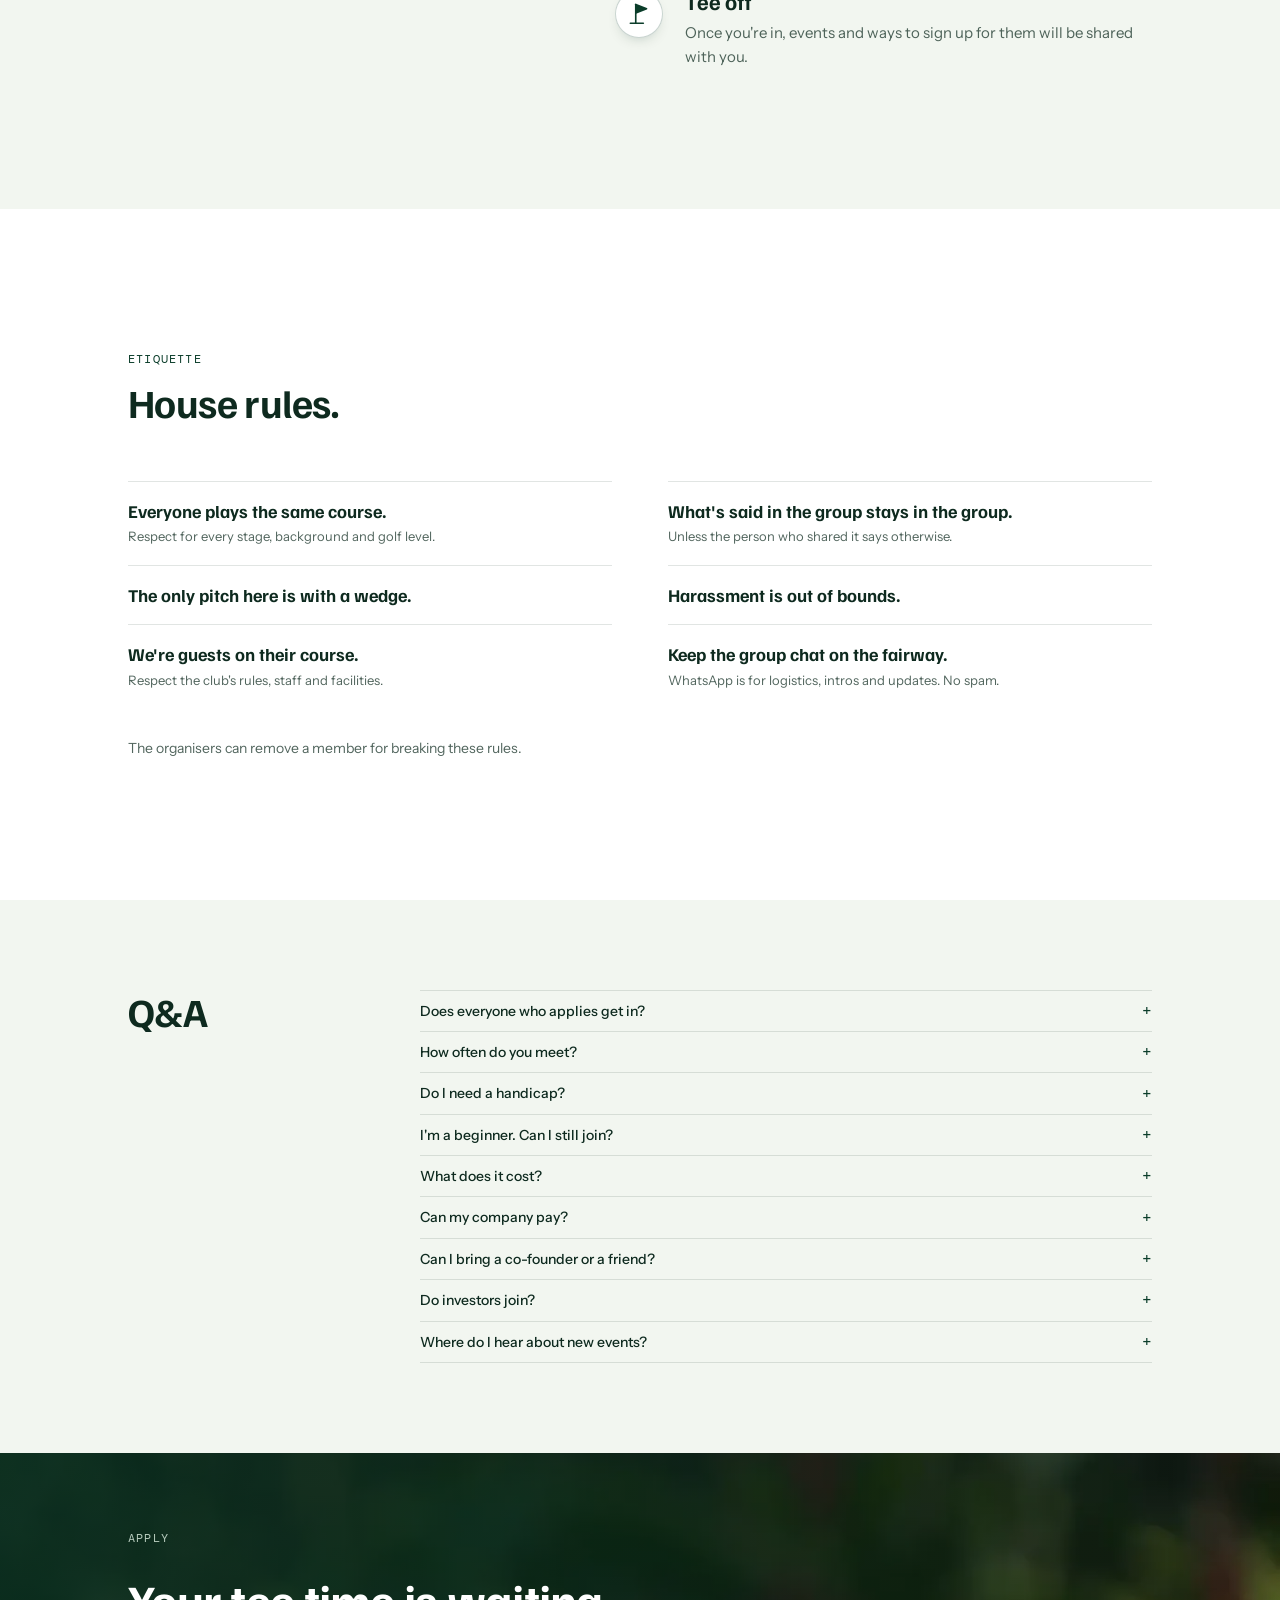
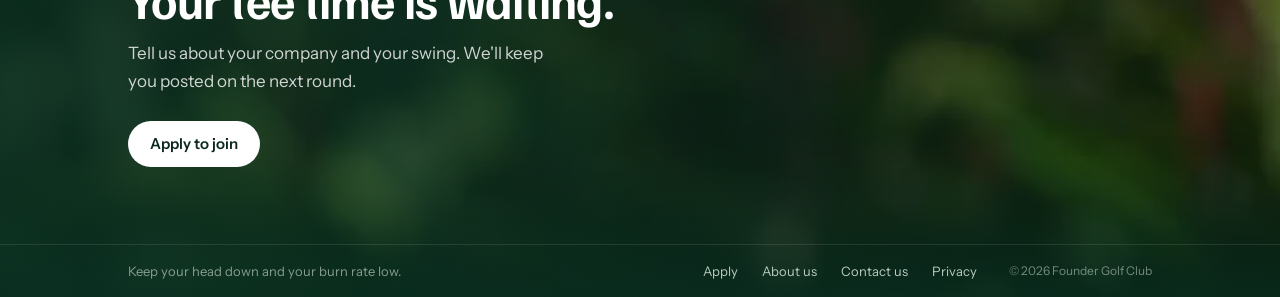
==== commit d402c4f8: "Rename About to About us, link names to LinkedIn, fix phone menu spacing - Top menu and footer say "" ====
--- a/index.html
+++ b/index.html
@@ -31,7 +31,7 @@
         <a href="#how">How it works</a>
         <a href="#etiquette">Etiquette</a>
         <a href="#faq">FAQ</a>
-        <a href="/about/">About</a>
+        <a href="/about/">About us</a>
       </nav>
       <div class="header-actions">
         <a class="button button-white button-small" href="https://milaprojects.notion.site/40cae63767768053b13bd6b14be5f0df" target="_blank" rel="noopener">Apply</a>
@@ -65,11 +65,11 @@
         <div class="quotes">
           <figure class="quote">
             <blockquote>Golf humbles you and your peers alike, and that’s where real connection starts.</blockquote>
-            <figcaption><img src="/images/mila.webp" width="480" height="480" alt="" loading="lazy"><span><strong>Mila Jovićević</strong> Head of AI House at Prosus</span></figcaption>
+            <figcaption><img src="/images/mila.webp" width="480" height="480" alt="" loading="lazy"><span><strong><a href="https://www.linkedin.com/in/mila-j/" target="_blank" rel="noopener">Mila Jovićević</a></strong> Head of AI House at Prosus</span></figcaption>
           </figure>
           <figure class="quote">
             <blockquote>Founders rarely take an afternoon off. Golf is the one excuse nobody questions.</blockquote>
-            <figcaption><img src="/images/lisette.webp" width="480" height="480" alt="" loading="lazy"><span><strong>Lisette Braakenburg van Backum</strong> Co-founder &amp; CEO, Upstream Festival</span></figcaption>
+            <figcaption><img src="/images/lisette.webp" width="480" height="480" alt="" loading="lazy"><span><strong><a href="https://www.linkedin.com/in/lisettebraakenburgvanbackum/" target="_blank" rel="noopener">Lisette Braakenburg van Backum</a></strong> Co-founder &amp; CEO, Upstream Festival</span></figcaption>
           </figure>
         </div>
         <a class="organisers-more" href="/about/">More about us</a>
@@ -255,7 +255,7 @@
         <p class="footer-tagline">Keep your head down and your burn rate low.</p>
         <nav class="footer-links" aria-label="Footer">
           <a href="https://milaprojects.notion.site/40cae63767768053b13bd6b14be5f0df" target="_blank" rel="noopener">Apply</a>
-          <a href="/about/">About</a>
+          <a href="/about/">About us</a>
           <a href="/contact/">Contact us</a>
           <a href="/privacy/">Privacy</a>
         </nav>
--- a/styles.css
+++ b/styles.css
@@ -71,9 +71,10 @@
 .menu-button { display: none; min-height: 36px; padding: 0 14px; border: 1px solid rgba(255, 255, 255, .35); border-radius: 999px; background: transparent; color: var(--white); font: 600 14px var(--body); cursor: pointer; }
 
 @media (max-width: 960px) {
-  .header-inner { flex-wrap: wrap; gap: 0 12px; }
+  /* Fixed space above and below the logo row, so it stays put when the menu opens */
+  .header-inner { flex-wrap: wrap; gap: 0 12px; min-height: 0; padding-top: 14px; padding-bottom: 14px; }
   .menu-button { display: inline-flex; align-items: center; }
-  .nav { order: 3; display: none; width: 100%; flex-direction: column; align-items: stretch; padding: 4px 0 16px; }
+  .nav { order: 3; display: none; width: 100%; flex-direction: column; align-items: stretch; margin-top: 14px; padding-top: 10px; border-top: 1px solid rgba(255, 255, 255, .1); }
   .nav.is-open { display: flex; }
   .nav a { min-height: 46px; padding: 0 12px; font-size: 16px; border-radius: 10px; }
 }
@@ -264,6 +265,8 @@
 .quote figcaption { margin-top: auto; display: flex; align-items: center; gap: 14px; font-size: 14px; color: var(--ink-soft); }
 .quote figcaption img { flex: none; width: 52px; height: 52px; border-radius: 50%; object-fit: cover; object-position: 50% 30%; }
 .quote figcaption strong { display: block; font-weight: 600; color: var(--ink); }
+.quote figcaption strong a { text-decoration: underline; text-decoration-thickness: 1px; text-underline-offset: 3px; text-decoration-color: rgba(14, 42, 31, .3); }
+.quote figcaption strong a:hover { text-decoration-color: currentColor; }
 @media (max-width: 720px) { .quotes { grid-template-columns: 1fr; gap: 32px; } }
 
 /* Q&A: less space above and below than the other sections, so the list stays compact */
